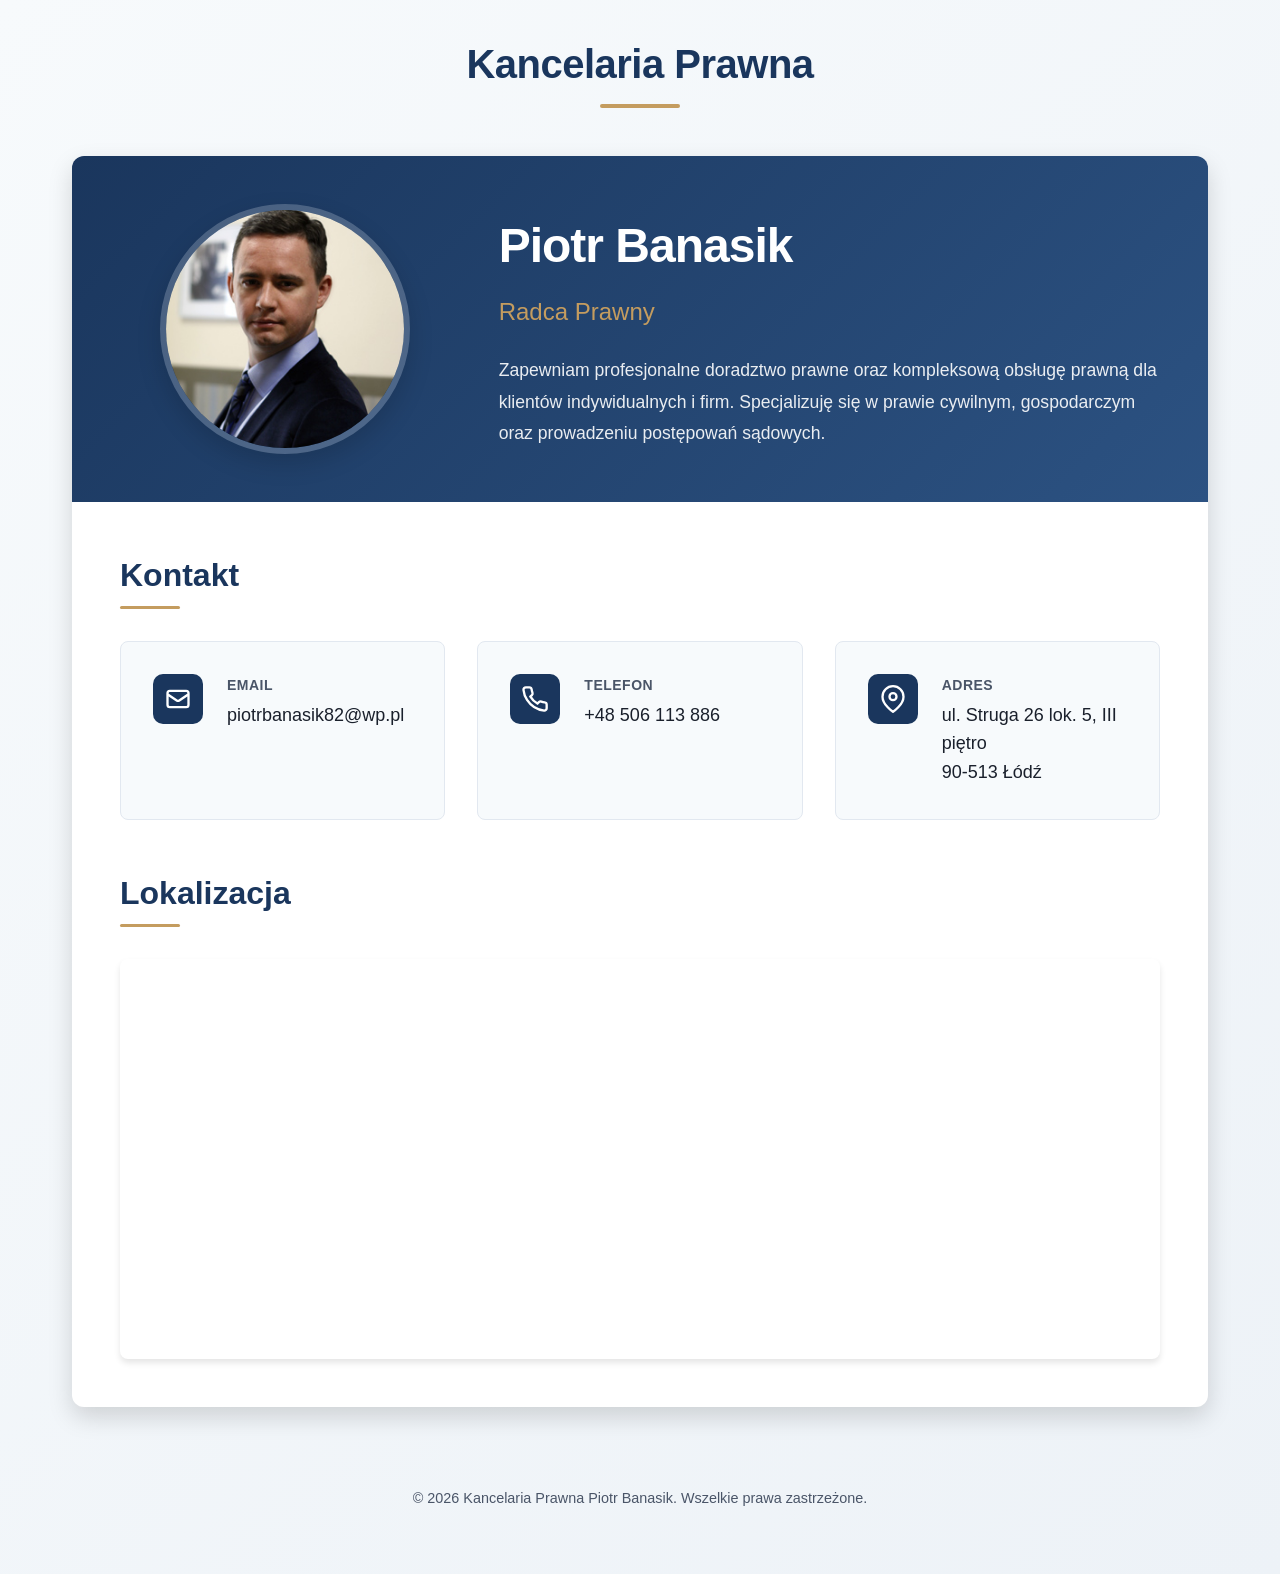
==== index.html @ a3be3a71 "Initial commit" ====
<!DOCTYPE html>
<html lang="pl">
<head>
    <meta charset="UTF-8">
    <meta name="viewport" content="width=device-width, initial-scale=1.0">
    <meta name="description" content="Kancelaria Prawna Piotr Banasik - profesjonalne usługi prawne w Łodzi">
    <title>Piotr Banasik - Kancelaria Prawna</title>
    <link rel="stylesheet" href="style.css">
</head>
<body>
    <div class="container">
        <header class="header">
            <div class="logo">
                <h1>Kancelaria Prawna</h1>
                <div class="divider"></div>
            </div>
        </header>

        <main class="main-content">
            <div class="profile-section">
                <div class="profile-image-wrapper">
                    <img src="pbanasik.jpg" alt="Piotr Banasik" class="profile-image">
                </div>
                <div class="profile-info">
                    <h2 class="name">Piotr Banasik</h2>
                    <p class="title">Radca Prawny</p>
                    <p class="description">
                        Zapewniam profesjonalne doradztwo prawne oraz kompleksową obsługę prawną 
                        dla klientów indywidualnych i firm. Specjalizuję się w prawie cywilnym, 
                        gospodarczym oraz prowadzeniu postępowań sądowych.
                    </p>
                </div>
            </div>

            <div class="contact-section">
                <h3 class="section-title">Kontakt</h3>
                <div class="contact-grid">
                    <div class="contact-card">
                        <div class="contact-icon">
                            <svg xmlns="http://www.w3.org/2000/svg" viewBox="0 0 24 24" fill="none" stroke="currentColor" stroke-width="2">
                                <path d="M3 8l7.89 5.26a2 2 0 002.22 0L21 8M5 19h14a2 2 0 002-2V7a2 2 0 00-2-2H5a2 2 0 00-2 2v10a2 2 0 002 2z"/>
                            </svg>
                        </div>
                        <div class="contact-details">
                            <span class="contact-label">Email</span>
                            <a href="mailto:piotrbanasik82@wp.pl" class="contact-value">piotrbanasik82@wp.pl</a>
                        </div>
                    </div>

                    <div class="contact-card">
                        <div class="contact-icon">
                            <svg xmlns="http://www.w3.org/2000/svg" viewBox="0 0 24 24" fill="none" stroke="currentColor" stroke-width="2">
                                <path d="M22 16.92v3a2 2 0 01-2.18 2 19.79 19.79 0 01-8.63-3.07 19.5 19.5 0 01-6-6 19.79 19.79 0 01-3.07-8.67A2 2 0 014.11 2h3a2 2 0 012 1.72 12.84 12.84 0 00.7 2.81 2 2 0 01-.45 2.11L8.09 9.91a16 16 0 006 6l1.27-1.27a2 2 0 012.11-.45 12.84 12.84 0 002.81.7A2 2 0 0122 16.92z"/>
                            </svg>
                        </div>
                        <div class="contact-details">
                            <span class="contact-label">Telefon</span>
                            <a href="tel:+48506113886" class="contact-value">+48 506 113 886</a>
                        </div>
                    </div>

                    <div class="contact-card">
                        <div class="contact-icon">
                            <svg xmlns="http://www.w3.org/2000/svg" viewBox="0 0 24 24" fill="none" stroke="currentColor" stroke-width="2">
                                <path d="M21 10c0 7-9 13-9 13s-9-6-9-13a9 9 0 0118 0z"/>
                                <circle cx="12" cy="10" r="3"/>
                            </svg>
                        </div>
                        <div class="contact-details">
                            <span class="contact-label">Adres</span>
                            <address class="contact-value">
                                ul. Struga 26 lok. 5, III piętro<br>
                                90-513 Łódź
                            </address>
                        </div>
                    </div>
                </div>
            </div>

            <div class="map-section">
                <h3 class="section-title">Lokalizacja</h3>
                <div class="map-wrapper">
                    <iframe 
                        src="https://www.google.com/maps/embed?pb=!1m18!1m12!1m3!1d2467.8!2d19.4534!3d51.7592!2m3!1f0!2f0!3f0!3m2!1i1024!2i768!4f13.1!3m3!1m2!1s0x471bcb8e4e6e7e6d%3A0x0!2sStruga%2026%2C%2090-513%20%C5%81%C3%B3d%C5%BA!5e0!3m2!1spl!2spl!4v1234567890"
                        width="100%" 
                        height="400" 
                        style="border:0;" 
                        allowfullscreen="" 
                        loading="lazy" 
                        referrerpolicy="no-referrer-when-downgrade">
                    </iframe>
                </div>
            </div>
        </main>

        <footer class="footer">
            <p>&copy; 2026 Kancelaria Prawna Piotr Banasik. Wszelkie prawa zastrzeżone.</p>
        </footer>
    </div>

    <script src="script.js"></script>
</body>
</html>
---- style.css ----
:root {
    --primary-color: #1a365d;
    --secondary-color: #2c5282;
    --accent-color: #c49c5f;
    --text-primary: #1a202c;
    --text-secondary: #4a5568;
    --bg-light: #f7fafc;
    --bg-white: #ffffff;
    --border-color: #e2e8f0;
    --shadow-sm: 0 1px 3px rgba(0, 0, 0, 0.1);
    --shadow-md: 0 4px 6px rgba(0, 0, 0, 0.1);
    --shadow-lg: 0 10px 25px rgba(0, 0, 0, 0.15);
}

* {
    margin: 0;
    padding: 0;
    box-sizing: border-box;
}

body {
    font-family: -apple-system, BlinkMacSystemFont, 'Segoe UI', 'Roboto', 'Oxygen', 'Ubuntu', 'Cantarell', 'Fira Sans', 'Droid Sans', 'Helvetica Neue', sans-serif;
    line-height: 1.6;
    color: var(--text-primary);
    background: linear-gradient(135deg, #f7fafc 0%, #edf2f7 100%);
    min-height: 100vh;
}

.container {
    max-width: 1200px;
    margin: 0 auto;
    padding: 2rem;
}

/* Header */
.header {
    text-align: center;
    margin-bottom: 3rem;
    animation: fadeInDown 0.8s ease-out;
}

.logo h1 {
    font-size: 2.5rem;
    font-weight: 700;
    color: var(--primary-color);
    letter-spacing: -0.5px;
    margin-bottom: 0.5rem;
}

.divider {
    width: 80px;
    height: 4px;
    background: var(--accent-color);
    margin: 0 auto;
    border-radius: 2px;
}

/* Main Content */
.main-content {
    background: var(--bg-white);
    border-radius: 12px;
    box-shadow: var(--shadow-lg);
    overflow: hidden;
    animation: fadeInUp 0.8s ease-out;
}

/* Profile Section */
.profile-section {
    display: grid;
    grid-template-columns: 1fr 2fr;
    gap: 3rem;
    padding: 3rem;
    background: linear-gradient(135deg, var(--primary-color) 0%, var(--secondary-color) 100%);
    color: white;
}

.profile-image-wrapper {
    display: flex;
    justify-content: center;
    align-items: center;
}

.profile-image {
    width: 250px;
    height: 250px;
    border-radius: 50%;
    object-fit: cover;
    border: 6px solid rgba(255, 255, 255, 0.2);
    box-shadow: var(--shadow-lg);
    transition: transform 0.3s ease;
}

.profile-image:hover {
    transform: scale(1.05);
}

.profile-info {
    display: flex;
    flex-direction: column;
    justify-content: center;
}

.name {
    font-size: 3rem;
    font-weight: 700;
    margin-bottom: 0.5rem;
    letter-spacing: -1px;
}

.title {
    font-size: 1.5rem;
    color: var(--accent-color);
    margin-bottom: 1.5rem;
    font-weight: 500;
}

.description {
    font-size: 1.1rem;
    line-height: 1.8;
    color: rgba(255, 255, 255, 0.9);
}

/* Contact Section */
.contact-section {
    padding: 3rem;
}

.section-title {
    font-size: 2rem;
    font-weight: 700;
    color: var(--primary-color);
    margin-bottom: 2rem;
    position: relative;
    padding-bottom: 0.5rem;
}

.section-title::after {
    content: '';
    position: absolute;
    bottom: 0;
    left: 0;
    width: 60px;
    height: 3px;
    background: var(--accent-color);
    border-radius: 2px;
}

.contact-grid {
    display: grid;
    grid-template-columns: repeat(auto-fit, minmax(300px, 1fr));
    gap: 2rem;
}

.contact-card {
    display: flex;
    gap: 1.5rem;
    padding: 2rem;
    background: var(--bg-light);
    border-radius: 8px;
    border: 1px solid var(--border-color);
    transition: all 0.3s ease;
}

.contact-card:hover {
    transform: translateY(-5px);
    box-shadow: var(--shadow-md);
    border-color: var(--accent-color);
}

.contact-icon {
    width: 50px;
    height: 50px;
    min-width: 50px;
    background: var(--primary-color);
    border-radius: 10px;
    display: flex;
    align-items: center;
    justify-content: center;
    color: white;
}

.contact-icon svg {
    width: 28px;
    height: 28px;
}

.contact-details {
    display: flex;
    flex-direction: column;
}

.contact-label {
    font-size: 0.875rem;
    color: var(--text-secondary);
    font-weight: 600;
    text-transform: uppercase;
    letter-spacing: 0.5px;
    margin-bottom: 0.25rem;
}

.contact-value {
    font-size: 1.125rem;
    color: var(--text-primary);
    font-weight: 500;
    text-decoration: none;
    transition: color 0.3s ease;
}

a.contact-value:hover {
    color: var(--secondary-color);
}

address.contact-value {
    font-style: normal;
}

/* Map Section */
.map-section {
    padding: 0 3rem 3rem 3rem;
}

.map-wrapper {
    border-radius: 8px;
    overflow: hidden;
    box-shadow: var(--shadow-md);
    margin-top: 1.5rem;
}

.map-wrapper iframe {
    display: block;
}

/* Footer */
.footer {
    text-align: center;
    padding: 2rem;
    margin-top: 3rem;
    color: var(--text-secondary);
    font-size: 0.9rem;
}

/* Animations */
@keyframes fadeInDown {
    from {
        opacity: 0;
        transform: translateY(-20px);
    }
    to {
        opacity: 1;
        transform: translateY(0);
    }
}

@keyframes fadeInUp {
    from {
        opacity: 0;
        transform: translateY(20px);
    }
    to {
        opacity: 1;
        transform: translateY(0);
    }
}

/* Responsive Design */
@media (max-width: 768px) {
    .container {
        padding: 1rem;
    }

    .profile-section {
        grid-template-columns: 1fr;
        gap: 2rem;
        padding: 2rem;
        text-align: center;
    }

    .profile-image {
        width: 200px;
        height: 200px;
    }

    .name {
        font-size: 2rem;
    }

    .title {
        font-size: 1.25rem;
    }

    .description {
        font-size: 1rem;
    }

    .contact-section,
    .map-section {
        padding: 2rem 1.5rem;
    }

    .contact-grid {
        grid-template-columns: 1fr;
        gap: 1.5rem;
    }

    .contact-card {
        padding: 1.5rem;
    }

    .section-title {
        font-size: 1.5rem;
    }

    .logo h1 {
        font-size: 2rem;
    }
}

@media (max-width: 480px) {
    .profile-image {
        width: 150px;
        height: 150px;
    }

    .name {
        font-size: 1.75rem;
    }

    .contact-card {
        flex-direction: column;
        align-items: center;
        text-align: center;
    }
}
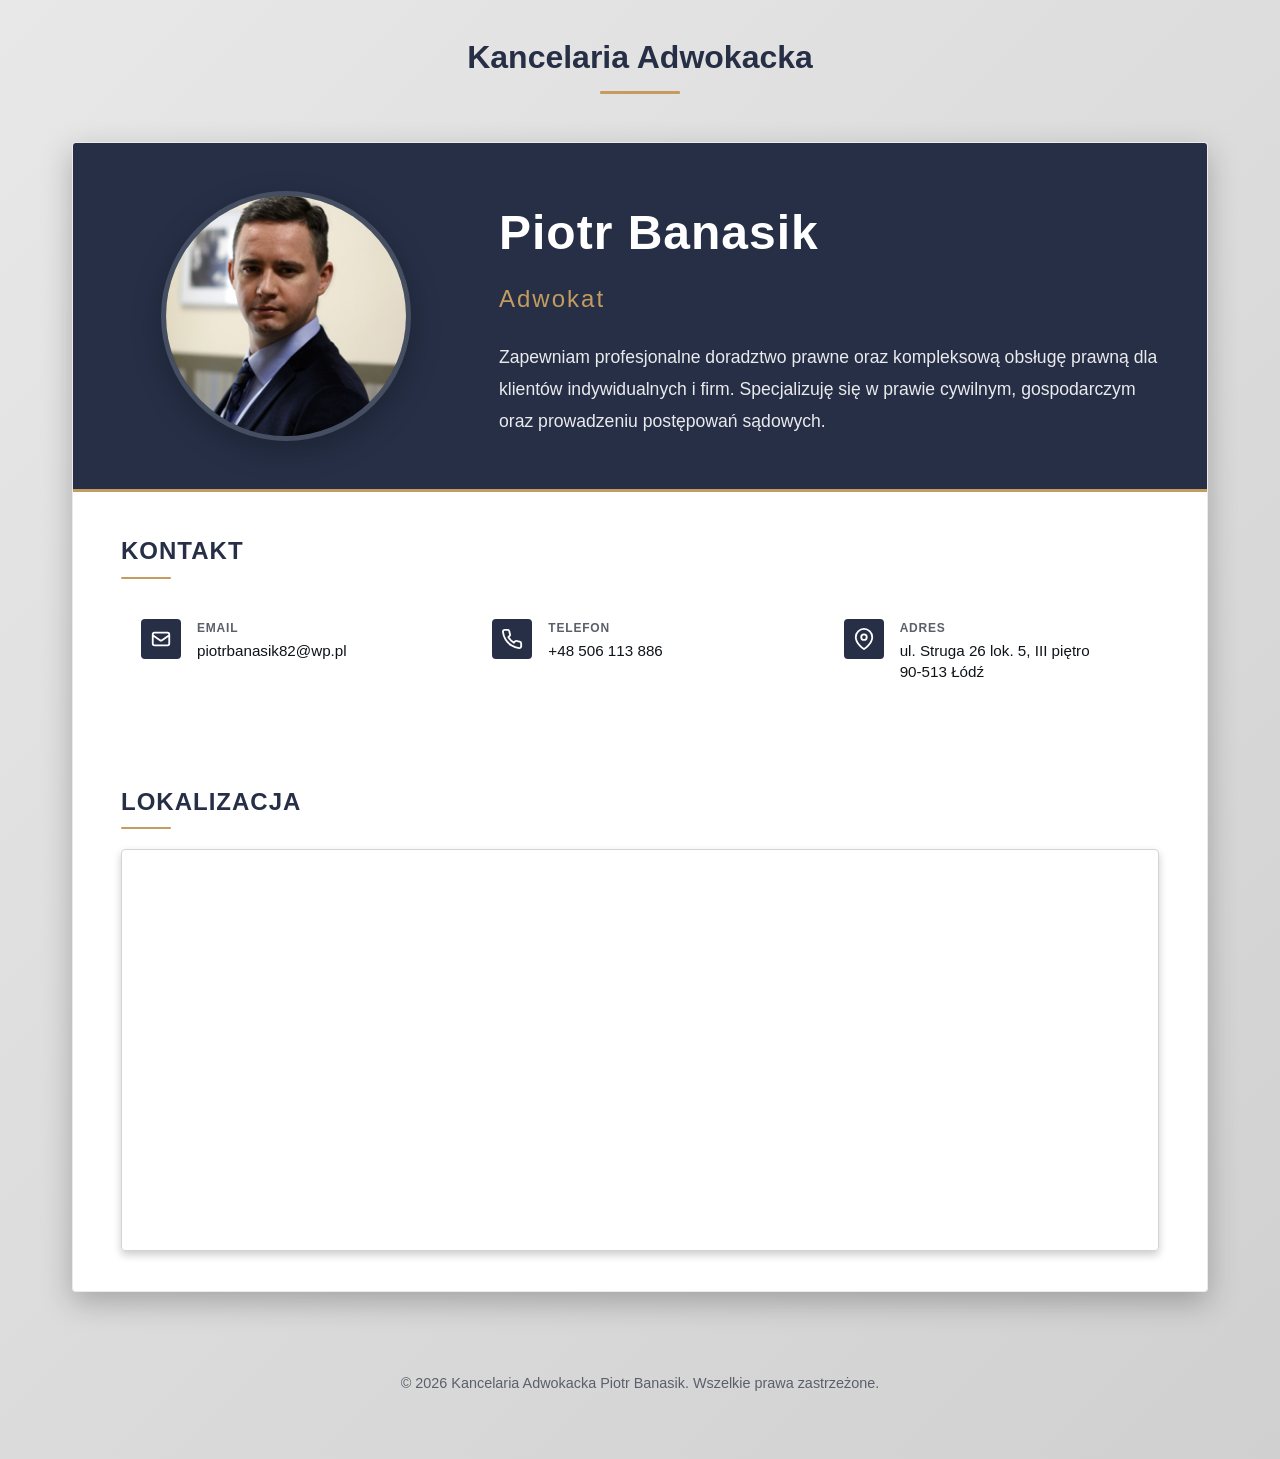
==== commit ba4c1352: "Style update" ====
--- a/index.html
+++ b/index.html
@@ -3,15 +3,15 @@
 <head>
     <meta charset="UTF-8">
     <meta name="viewport" content="width=device-width, initial-scale=1.0">
-    <meta name="description" content="Kancelaria Prawna Piotr Banasik - profesjonalne usługi prawne w Łodzi">
-    <title>Piotr Banasik - Kancelaria Prawna</title>
+    <meta name="description" content="Kancelaria Adwokacka Piotr Banasik - profesjonalne usługi prawne w Łodzi">
+    <title>Piotr Banasik - Kancelaria Adwokacka</title>
     <link rel="stylesheet" href="style.css">
 </head>
 <body>
     <div class="container">
         <header class="header">
             <div class="logo">
-                <h1>Kancelaria Prawna</h1>
+                <h1>Kancelaria Adwokacka</h1>
                 <div class="divider"></div>
             </div>
         </header>
@@ -23,10 +23,10 @@
                 </div>
                 <div class="profile-info">
                     <h2 class="name">Piotr Banasik</h2>
-                    <p class="title">Radca Prawny</p>
+                    <p class="title">Adwokat</p>
                     <p class="description">
-                        Zapewniam profesjonalne doradztwo prawne oraz kompleksową obsługę prawną 
-                        dla klientów indywidualnych i firm. Specjalizuję się w prawie cywilnym, 
+                        Zapewniam profesjonalne doradztwo prawne oraz kompleksową obsługę prawną
+                        dla klientów indywidualnych i firm. Specjalizuję się w prawie cywilnym,
                         gospodarczym oraz prowadzeniu postępowań sądowych.
                     </p>
                 </div>
@@ -80,13 +80,13 @@
             <div class="map-section">
                 <h3 class="section-title">Lokalizacja</h3>
                 <div class="map-wrapper">
-                    <iframe 
+                    <iframe
                         src="https://www.google.com/maps/embed?pb=!1m18!1m12!1m3!1d2467.8!2d19.4534!3d51.7592!2m3!1f0!2f0!3f0!3m2!1i1024!2i768!4f13.1!3m3!1m2!1s0x471bcb8e4e6e7e6d%3A0x0!2sStruga%2026%2C%2090-513%20%C5%81%C3%B3d%C5%BA!5e0!3m2!1spl!2spl!4v1234567890"
-                        width="100%" 
-                        height="400" 
-                        style="border:0;" 
-                        allowfullscreen="" 
-                        loading="lazy" 
+                        width="100%"
+                        height="400"
+                        style="border:0;"
+                        allowfullscreen=""
+                        loading="lazy"
                         referrerpolicy="no-referrer-when-downgrade">
                     </iframe>
                 </div>
@@ -94,7 +94,7 @@
         </main>
 
         <footer class="footer">
-            <p>&copy; 2026 Kancelaria Prawna Piotr Banasik. Wszelkie prawa zastrzeżone.</p>
+            <p>&copy; 2026 Kancelaria Adwokacka Piotr Banasik. Wszelkie prawa zastrzeżone.</p>
         </footer>
     </div>
 
--- a/style.css
+++ b/style.css
@@ -1,15 +1,16 @@
 :root {
-    --primary-color: #1a365d;
-    --secondary-color: #2c5282;
+    --primary-color: #262f46;
+    --secondary-color: #262f46;
     --accent-color: #c49c5f;
-    --text-primary: #1a202c;
-    --text-secondary: #4a5568;
-    --bg-light: #f7fafc;
+    --accent-light: #c49c5f;
+    --text-primary: #0f1419;
+    --text-secondary: #5a5f6a;
+    --bg-light: #f5f5f5;
     --bg-white: #ffffff;
-    --border-color: #e2e8f0;
-    --shadow-sm: 0 1px 3px rgba(0, 0, 0, 0.1);
-    --shadow-md: 0 4px 6px rgba(0, 0, 0, 0.1);
-    --shadow-lg: 0 10px 25px rgba(0, 0, 0, 0.15);
+    --border-color: #d4d4d4;
+    --shadow-sm: 0 1px 3px rgba(0, 0, 0, 0.15);
+    --shadow-md: 0 4px 8px rgba(0, 0, 0, 0.2);
+    --shadow-lg: 0 10px 30px rgba(0, 0, 0, 0.25);
 }
 
 * {
@@ -22,7 +23,7 @@
     font-family: -apple-system, BlinkMacSystemFont, 'Segoe UI', 'Roboto', 'Oxygen', 'Ubuntu', 'Cantarell', 'Fira Sans', 'Droid Sans', 'Helvetica Neue', sans-serif;
     line-height: 1.6;
     color: var(--text-primary);
-    background: linear-gradient(135deg, #f7fafc 0%, #edf2f7 100%);
+    background: linear-gradient(135deg, #e8e8e8 0%, #d0d0d0 100%);
     min-height: 100vh;
 }
 
@@ -40,28 +41,28 @@
 }
 
 .logo h1 {
-    font-size: 2.5rem;
+    font-size: 2rem;
     font-weight: 700;
     color: var(--primary-color);
-    letter-spacing: -0.5px;
     margin-bottom: 0.5rem;
 }
 
 .divider {
     width: 80px;
-    height: 4px;
+    height: 3px;
     background: var(--accent-color);
     margin: 0 auto;
-    border-radius: 2px;
+    border-radius: 1px;
 }
 
 /* Main Content */
 .main-content {
     background: var(--bg-white);
-    border-radius: 12px;
+    border-radius: 4px;
     box-shadow: var(--shadow-lg);
     overflow: hidden;
     animation: fadeInUp 0.8s ease-out;
+    border: 1px solid rgba(0, 0, 0, 0.08);
 }
 
 /* Profile Section */
@@ -72,6 +73,7 @@
     padding: 3rem;
     background: linear-gradient(135deg, var(--primary-color) 0%, var(--secondary-color) 100%);
     color: white;
+    border-bottom: 3px solid var(--accent-color);
 }
 
 .profile-image-wrapper {
@@ -85,13 +87,13 @@
     height: 250px;
     border-radius: 50%;
     object-fit: cover;
-    border: 6px solid rgba(255, 255, 255, 0.2);
+    border: 5px solid rgba(255, 255, 255, 0.15);
     box-shadow: var(--shadow-lg);
     transition: transform 0.3s ease;
 }
 
 .profile-image:hover {
-    transform: scale(1.05);
+    transform: scale(1.03);
 }
 
 .profile-info {
@@ -104,14 +106,15 @@
     font-size: 3rem;
     font-weight: 700;
     margin-bottom: 0.5rem;
-    letter-spacing: -1px;
+    letter-spacing: 1px;
 }
 
 .title {
     font-size: 1.5rem;
-    color: var(--accent-color);
+    color: var(--accent-light);
     margin-bottom: 1.5rem;
     font-weight: 500;
+    letter-spacing: 2px;
 }
 
 .description {
@@ -122,16 +125,18 @@
 
 /* Contact Section */
 .contact-section {
-    padding: 3rem;
+    padding: 2.5rem 3rem;
 }
 
 .section-title {
-    font-size: 2rem;
+    font-size: 1.5rem;
     font-weight: 700;
     color: var(--primary-color);
-    margin-bottom: 2rem;
+    margin-bottom: 1.25rem;
     position: relative;
     padding-bottom: 0.5rem;
+    text-transform: uppercase;
+    letter-spacing: 1px;
 }
 
 .section-title::after {
@@ -139,40 +144,35 @@
     position: absolute;
     bottom: 0;
     left: 0;
-    width: 60px;
-    height: 3px;
+    width: 50px;
+    height: 2px;
     background: var(--accent-color);
-    border-radius: 2px;
+    border-radius: 1px;
 }
 
 .contact-grid {
     display: grid;
-    grid-template-columns: repeat(auto-fit, minmax(300px, 1fr));
-    gap: 2rem;
+    grid-template-columns: repeat(3, 1fr);
+    gap: 1rem;
 }
 
 .contact-card {
     display: flex;
-    gap: 1.5rem;
-    padding: 2rem;
-    background: var(--bg-light);
-    border-radius: 8px;
-    border: 1px solid var(--border-color);
-    transition: all 0.3s ease;
-}
-
-.contact-card:hover {
-    transform: translateY(-5px);
-    box-shadow: var(--shadow-md);
-    border-color: var(--accent-color);
+    gap: 1rem;
+    padding: 1.25rem;
+    background: transparent !important;
+    border-radius: 0;
+    border: none !important;
+    box-shadow: none !important;
+    outline: none !important;
 }
 
 .contact-icon {
-    width: 50px;
-    height: 50px;
-    min-width: 50px;
+    width: 40px;
+    height: 40px;
+    min-width: 40px;
     background: var(--primary-color);
-    border-radius: 10px;
+    border-radius: 4px;
     display: flex;
     align-items: center;
     justify-content: center;
@@ -180,34 +180,37 @@
 }
 
 .contact-icon svg {
-    width: 28px;
-    height: 28px;
+    width: 22px;
+    height: 22px;
 }
 
 .contact-details {
     display: flex;
     flex-direction: column;
+    justify-content: flex-start;
 }
 
 .contact-label {
-    font-size: 0.875rem;
+    font-size: 0.75rem;
     color: var(--text-secondary);
     font-weight: 600;
     text-transform: uppercase;
-    letter-spacing: 0.5px;
-    margin-bottom: 0.25rem;
+    letter-spacing: 0.8px;
+    margin-bottom: 0.15rem;
 }
 
 .contact-value {
-    font-size: 1.125rem;
+    font-size: 0.95rem;
     color: var(--text-primary);
     font-weight: 500;
     text-decoration: none;
-    transition: color 0.3s ease;
+    transition: color 0.2s ease;
+    line-height: 1.4;
 }
 
 a.contact-value:hover {
-    color: var(--secondary-color);
+    color: var(--accent-light);
+    text-decoration: underline;
 }
 
 address.contact-value {
@@ -216,14 +219,15 @@
 
 /* Map Section */
 .map-section {
-    padding: 0 3rem 3rem 3rem;
+    padding: 2.5rem 3rem;
 }
 
 .map-wrapper {
-    border-radius: 8px;
+    border-radius: 4px;
     overflow: hidden;
     box-shadow: var(--shadow-md);
-    margin-top: 1.5rem;
+    margin-top: 1.25rem;
+    border: 1px solid var(--border-color);
 }
 
 .map-wrapper iframe {
@@ -294,16 +298,16 @@
 
     .contact-section,
     .map-section {
-        padding: 2rem 1.5rem;
+        padding: 1.5rem;
     }
 
     .contact-grid {
         grid-template-columns: 1fr;
-        gap: 1.5rem;
+        gap: 1rem;
     }
 
     .contact-card {
-        padding: 1.5rem;
+        padding: 1.25rem;
     }
 
     .section-title {
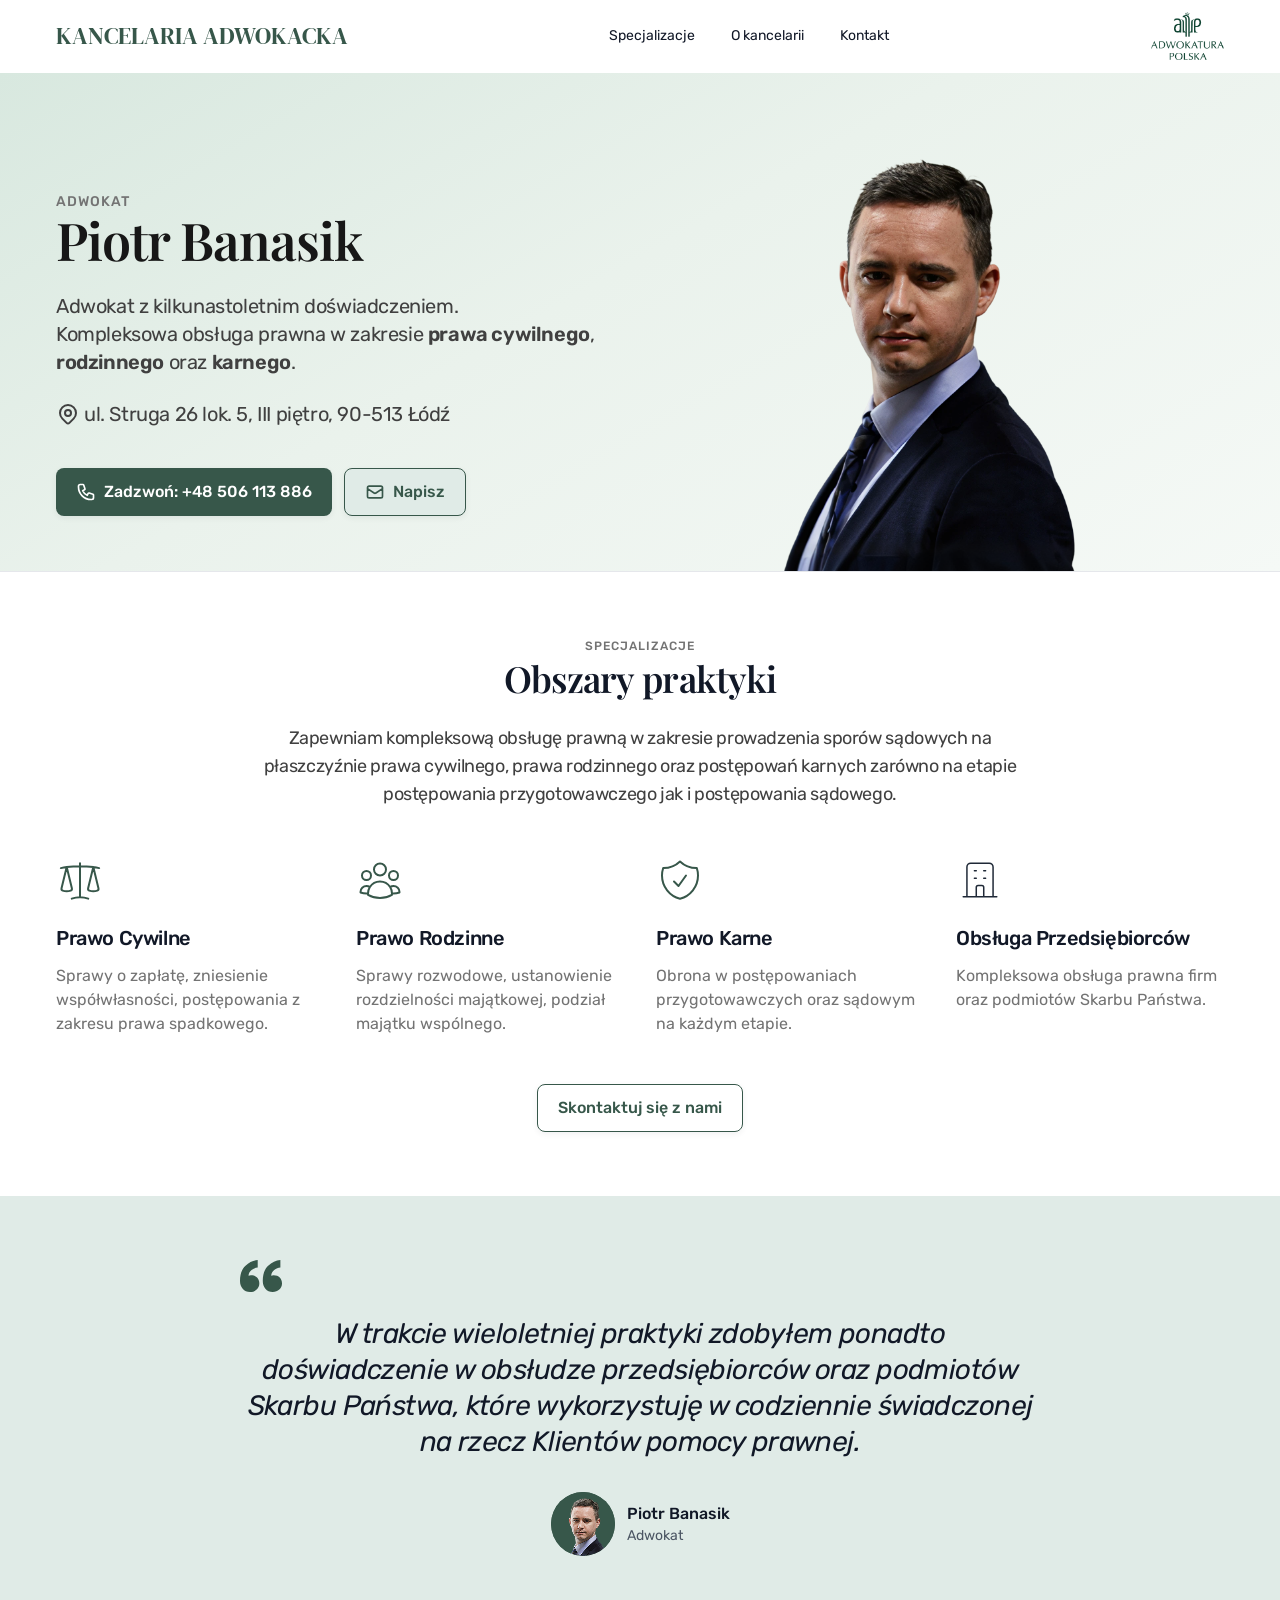
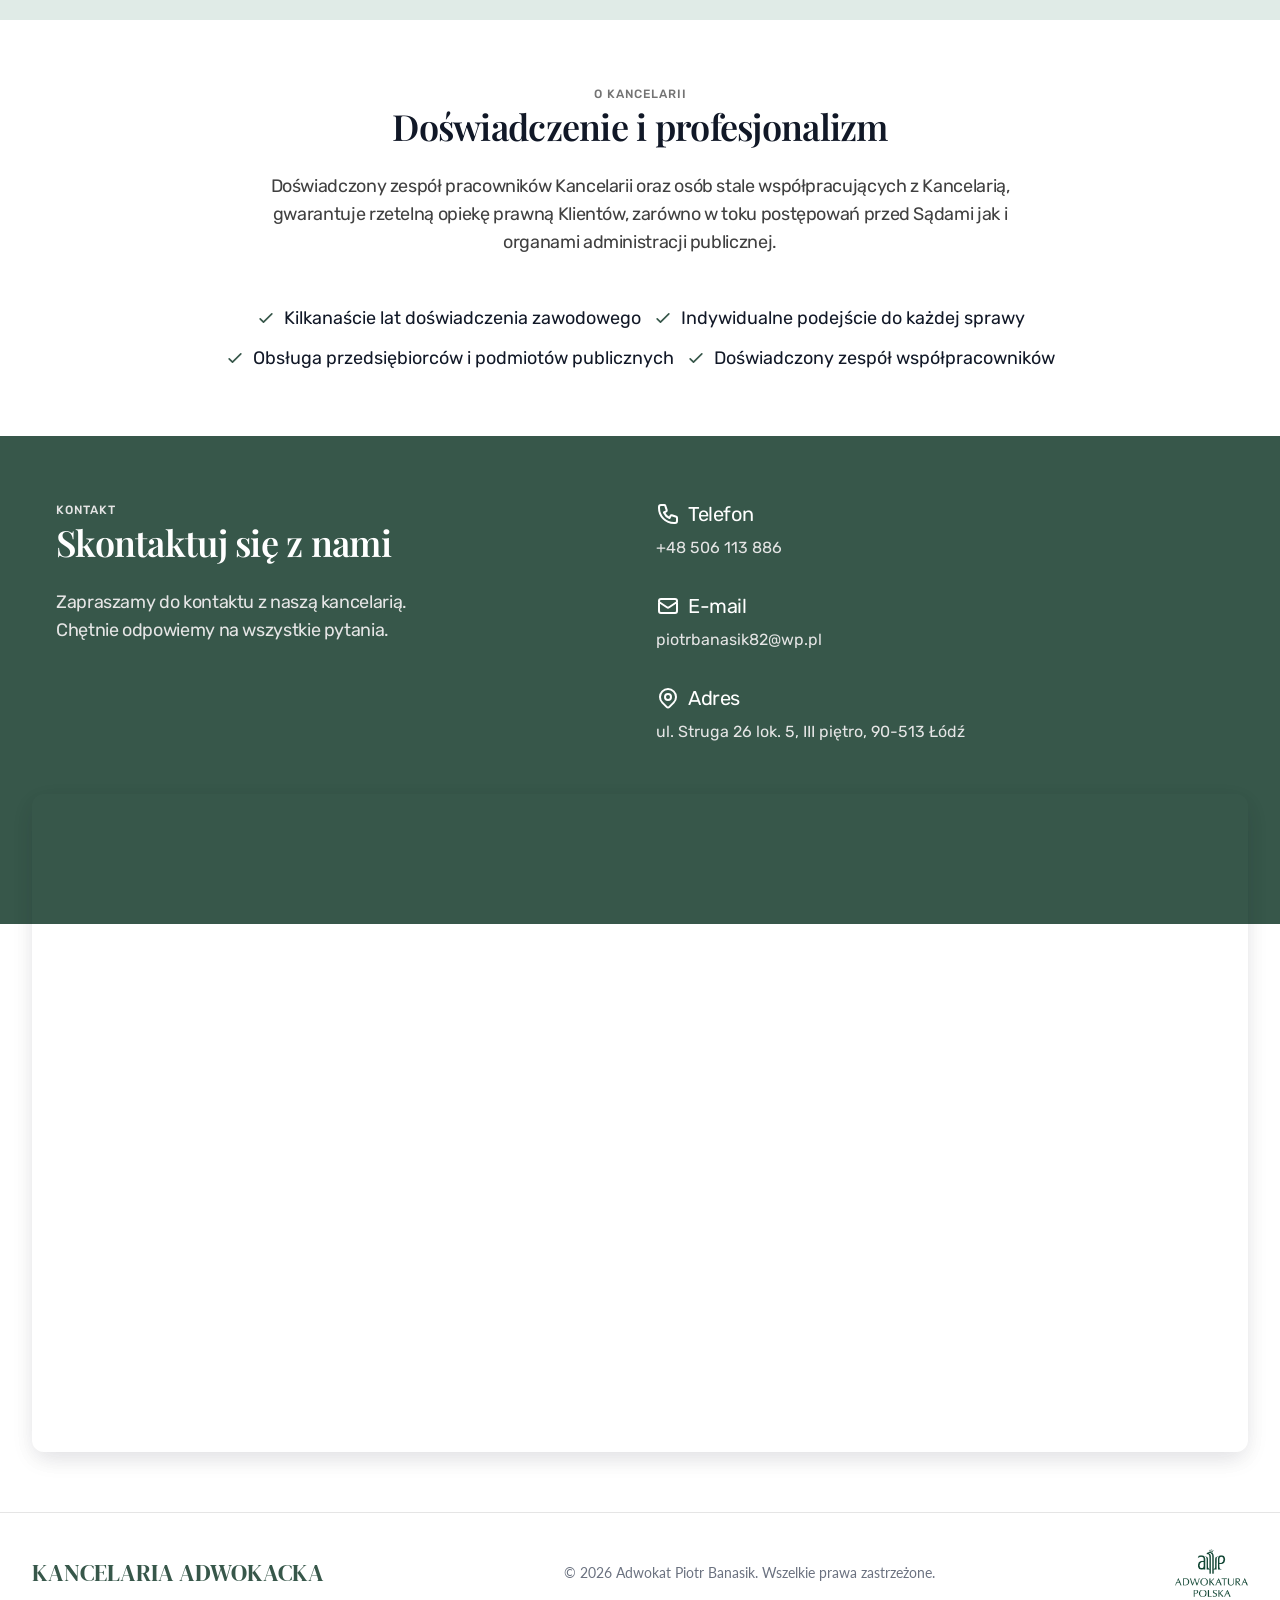
==== commit bcffad95: "Desktop update 1" ====
--- a/index.html
+++ b/index.html
@@ -1,103 +1,264 @@
 <!DOCTYPE html>
 <html lang="pl">
 <head>
-    <meta charset="UTF-8">
-    <meta name="viewport" content="width=device-width, initial-scale=1.0">
-    <meta name="description" content="Kancelaria Adwokacka Piotr Banasik - profesjonalne usługi prawne w Łodzi">
-    <title>Piotr Banasik - Kancelaria Adwokacka</title>
-    <link rel="stylesheet" href="style.css">
+  <meta charset="utf-8"/>
+  <meta name="viewport" content="width=device-width, initial-scale=1.0"/>
+  <title>Kancelaria Adwokacka - Piotr Banasik</title>
+  <link rel="preconnect" href="https://fonts.googleapis.com"/>
+  <link rel="preconnect" href="https://fonts.gstatic.com" crossorigin/>
+  <link href="https://fonts.googleapis.com/css2?family=DM+Serif+Display&family=Playfair+Display:wght@600&family=Rubik:ital,wght@0,400;0,500;0,600;1,400&family=Lato:wght@400&display=swap" rel="stylesheet"/>
+  <link rel="stylesheet" href="styles/style.css"/>
 </head>
 <body>
+
+  <!-- Header (sticky) -->
+  <header class="site-header">
+    <div class="header-container">
+      <div class="header-logo">KANCELARIA ADWOKACKA</div>
+      <nav class="header-nav">
+        <a href="#specjalizacje">Specjalizacje</a>
+        <a href="#o-kancelarii">O kancelarii</a>
+        <a href="#kontakt">Kontakt</a>
+      </nav>
+      <div class="header-logo-img">
+        <img src="images/adwokatura_symbol.png" alt="Adwokatura Polska"/>
+      </div>
+    </div>
+  </header>
+
+  <!-- Hero -->
+  <section class="hero">
+    <div class="hero-container">
+      <div class="hero-content">
+        <div class="hero-text">
+          <div class="hero-heading-group">
+            <p class="hero-overline">ADWOKAT</p>
+            <h1 class="hero-name">Piotr Banasik</h1>
+          </div>
+          <p class="hero-description">
+            Adwokat z kilkunastoletnim doświadczeniem.<br/>
+            Kompleksowa obsługa prawna w zakresie <strong>prawa cywilnego</strong>, <strong>rodzinnego</strong> oraz <strong>karnego</strong>.
+          </p>
+          <div class="hero-location">
+            <svg xmlns="http://www.w3.org/2000/svg" fill="none" viewBox="0 0 24 24" stroke="currentColor">
+              <path stroke-linecap="round" stroke-linejoin="round" stroke-width="2" d="M17.657 16.657L13.414 20.9a1.998 1.998 0 01-2.827 0l-4.244-4.243a8 8 0 1111.314 0z"/>
+              <path stroke-linecap="round" stroke-linejoin="round" stroke-width="2" d="M15 11a3 3 0 11-6 0 3 3 0 016 0z"/>
+            </svg>
+            <span>ul. Struga 26 lok. 5, III piętro, 90-513 Łódź</span>
+          </div>
+        </div>
+        <div class="hero-actions">
+          <a href="tel:+48506113886" class="btn-primary">
+            <svg xmlns="http://www.w3.org/2000/svg" fill="none" viewBox="0 0 24 24" stroke="currentColor">
+              <path stroke-linecap="round" stroke-linejoin="round" stroke-width="2" d="M3 5a2 2 0 012-2h3.28a1 1 0 01.948.684l1.498 4.493a1 1 0 01-.502 1.21l-2.257 1.13a11.042 11.042 0 005.516 5.516l1.13-2.257a1 1 0 011.21-.502l4.493 1.498a1 1 0 01.684.949V19a2 2 0 01-2 2h-1C9.716 21 3 14.284 3 6V5z"/>
+            </svg>
+            Zadzwoń: +48 506 113 886
+          </a>
+          <a href="mailto:piotrbanasik82@wp.pl" class="btn-secondary">
+            <svg xmlns="http://www.w3.org/2000/svg" fill="none" viewBox="0 0 24 24" stroke="currentColor">
+              <path stroke-linecap="round" stroke-linejoin="round" stroke-width="2" d="M3 8l7.89 5.26a2 2 0 002.22 0L21 8M5 19h14a2 2 0 002-2V7a2 2 0 00-2-2H5a2 2 0 00-2 2v10a2 2 0 002 2z"/>
+            </svg>
+            Napisz
+          </a>
+        </div>
+      </div>
+      <div class="hero-image">
+        <img src="images/banasik_big.png" alt="Adwokat Piotr Banasik"/>
+      </div>
+    </div>
+  </section>
+
+  <!-- Specjalizacje -->
+  <section class="features" id="specjalizacje">
     <div class="container">
-        <header class="header">
-            <div class="logo">
-                <h1>Kancelaria Adwokacka</h1>
-                <div class="divider"></div>
-            </div>
-        </header>
-
-        <main class="main-content">
-            <div class="profile-section">
-                <div class="profile-image-wrapper">
-                    <img src="pbanasik.jpg" alt="Piotr Banasik" class="profile-image">
-                </div>
-                <div class="profile-info">
-                    <h2 class="name">Piotr Banasik</h2>
-                    <p class="title">Adwokat</p>
-                    <p class="description">
-                        Zapewniam profesjonalne doradztwo prawne oraz kompleksową obsługę prawną
-                        dla klientów indywidualnych i firm. Specjalizuję się w prawie cywilnym,
-                        gospodarczym oraz prowadzeniu postępowań sądowych.
-                    </p>
-                </div>
-            </div>
-
-            <div class="contact-section">
-                <h3 class="section-title">Kontakt</h3>
-                <div class="contact-grid">
-                    <div class="contact-card">
-                        <div class="contact-icon">
-                            <svg xmlns="http://www.w3.org/2000/svg" viewBox="0 0 24 24" fill="none" stroke="currentColor" stroke-width="2">
-                                <path d="M3 8l7.89 5.26a2 2 0 002.22 0L21 8M5 19h14a2 2 0 002-2V7a2 2 0 00-2-2H5a2 2 0 00-2 2v10a2 2 0 002 2z"/>
-                            </svg>
-                        </div>
-                        <div class="contact-details">
-                            <span class="contact-label">Email</span>
-                            <a href="mailto:piotrbanasik82@wp.pl" class="contact-value">piotrbanasik82@wp.pl</a>
-                        </div>
-                    </div>
-
-                    <div class="contact-card">
-                        <div class="contact-icon">
-                            <svg xmlns="http://www.w3.org/2000/svg" viewBox="0 0 24 24" fill="none" stroke="currentColor" stroke-width="2">
-                                <path d="M22 16.92v3a2 2 0 01-2.18 2 19.79 19.79 0 01-8.63-3.07 19.5 19.5 0 01-6-6 19.79 19.79 0 01-3.07-8.67A2 2 0 014.11 2h3a2 2 0 012 1.72 12.84 12.84 0 00.7 2.81 2 2 0 01-.45 2.11L8.09 9.91a16 16 0 006 6l1.27-1.27a2 2 0 012.11-.45 12.84 12.84 0 002.81.7A2 2 0 0122 16.92z"/>
-                            </svg>
-                        </div>
-                        <div class="contact-details">
-                            <span class="contact-label">Telefon</span>
-                            <a href="tel:+48506113886" class="contact-value">+48 506 113 886</a>
-                        </div>
-                    </div>
-
-                    <div class="contact-card">
-                        <div class="contact-icon">
-                            <svg xmlns="http://www.w3.org/2000/svg" viewBox="0 0 24 24" fill="none" stroke="currentColor" stroke-width="2">
-                                <path d="M21 10c0 7-9 13-9 13s-9-6-9-13a9 9 0 0118 0z"/>
-                                <circle cx="12" cy="10" r="3"/>
-                            </svg>
-                        </div>
-                        <div class="contact-details">
-                            <span class="contact-label">Adres</span>
-                            <address class="contact-value">
-                                ul. Struga 26 lok. 5, III piętro<br>
-                                90-513 Łódź
-                            </address>
-                        </div>
-                    </div>
-                </div>
-            </div>
-
-            <div class="map-section">
-                <h3 class="section-title">Lokalizacja</h3>
-                <div class="map-wrapper">
-                    <iframe
-                        src="https://www.google.com/maps/embed?pb=!1m18!1m12!1m3!1d2467.8!2d19.4534!3d51.7592!2m3!1f0!2f0!3f0!3m2!1i1024!2i768!4f13.1!3m3!1m2!1s0x471bcb8e4e6e7e6d%3A0x0!2sStruga%2026%2C%2090-513%20%C5%81%C3%B3d%C5%BA!5e0!3m2!1spl!2spl!4v1234567890"
-                        width="100%"
-                        height="400"
-                        style="border:0;"
-                        allowfullscreen=""
-                        loading="lazy"
-                        referrerpolicy="no-referrer-when-downgrade">
-                    </iframe>
-                </div>
-            </div>
-        </main>
-
-        <footer class="footer">
-            <p>&copy; 2026 Kancelaria Adwokacka Piotr Banasik. Wszelkie prawa zastrzeżone.</p>
-        </footer>
-    </div>
-
-    <script src="script.js"></script>
+      <div class="section-header centered">
+        <div class="heading-group">
+          <p class="overline">SPECJALIZACJE</p>
+          <h2 class="section-heading">Obszary praktyki</h2>
+        </div>
+        <p class="section-description">
+          Zapewniam kompleksową obsługę prawną w zakresie prowadzenia sporów sądowych na płaszczyźnie prawa cywilnego, prawa rodzinnego oraz postępowań karnych zarówno na etapie postępowania przygotowawczego jak i postępowania sądowego.
+        </p>
+      </div>
+      <div class="features-grid">
+        <div class="feature-item">
+          <div class="feature-icon">
+            <img src="images/icons/scale.svg" alt="" aria-hidden="true" width="48" height="48"/>
+          </div>
+          <div class="feature-text">
+            <p class="feature-title">Prawo Cywilne</p>
+            <p class="feature-desc">Sprawy o zapłatę, zniesienie współwłasności, postępowania z zakresu prawa spadkowego.</p>
+          </div>
+        </div>
+        <div class="feature-item">
+          <div class="feature-icon">
+            <img src="images/icons/user-group.svg" alt="" aria-hidden="true" width="48" height="48"/>
+          </div>
+          <div class="feature-text">
+            <p class="feature-title">Prawo Rodzinne</p>
+            <p class="feature-desc">Sprawy rozwodowe, ustanowienie rozdzielności majątkowej, podział majątku wspólnego.</p>
+          </div>
+        </div>
+        <div class="feature-item">
+          <div class="feature-icon">
+            <img src="images/icons/shield-check.svg" alt="" aria-hidden="true" width="48" height="48"/>
+          </div>
+          <div class="feature-text">
+            <p class="feature-title">Prawo Karne</p>
+            <p class="feature-desc">Obrona w postępowaniach przygotowawczych oraz sądowym na każdym etapie.</p>
+          </div>
+        </div>
+        <div class="feature-item">
+          <div class="feature-icon">
+            <img src="images/icons/office-building.svg" alt="" aria-hidden="true" width="48" height="48"/>
+          </div>
+          <div class="feature-text">
+            <p class="feature-title">Obsługa Przedsiębiorców</p>
+            <p class="feature-desc">Kompleksowa obsługa prawna firm oraz podmiotów Skarbu Państwa.</p>
+          </div>
+        </div>
+      </div>
+      <div class="features-cta">
+        <a href="#kontakt" class="btn-outline">Skontaktuj się z nami</a>
+      </div>
+    </div>
+  </section>
+
+  <!-- Testimonial -->
+  <section class="testimonial">
+    <div class="testimonial-container">
+      <div class="testimonial-content">
+        <img src="images/icons/Quote.svg" alt="" aria-hidden="true" class="testimonial-quote-icon"/>
+        <p class="testimonial-text">
+          W trakcie wieloletniej praktyki zdobyłem ponadto doświadczenie w obsłudze przedsiębiorców oraz podmiotów Skarbu Państwa, które wykorzystuję w codziennie świadczonej na rzecz Klientów pomocy prawnej.
+        </p>
+      </div>
+      <div class="testimonial-author">
+        <div class="testimonial-avatar">
+          <img src="images/banasik_small_circle.png" alt="Piotr Banasik"/>
+        </div>
+        <div>
+          <p class="testimonial-name">Piotr Banasik</p>
+          <p class="testimonial-role">Adwokat</p>
+        </div>
+      </div>
+    </div>
+  </section>
+
+  <!-- O kancelarii -->
+  <section class="about" id="o-kancelarii">
+    <div class="container">
+      <div class="section-header centered">
+        <div class="heading-group">
+          <p class="overline">O KANCELARII</p>
+          <h2 class="section-heading">Doświadczenie i profesjonalizm</h2>
+        </div>
+        <p class="section-description">
+          Doświadczony zespół pracowników Kancelarii oraz osób stale współpracujących z Kancelarią, gwarantuje rzetelną opiekę prawną Klientów, zarówno w toku postępowań przed Sądami jak i organami administracji publicznej.
+        </p>
+      </div>
+      <div class="about-features">
+        <div class="about-feature">
+          <svg xmlns="http://www.w3.org/2000/svg" fill="none" viewBox="0 0 24 24" stroke="currentColor">
+            <path stroke-linecap="round" stroke-linejoin="round" stroke-width="2" d="M5 13l4 4L19 7"/>
+          </svg>
+          <span>Kilkanaście lat doświadczenia zawodowego</span>
+        </div>
+        <div class="about-feature">
+          <svg xmlns="http://www.w3.org/2000/svg" fill="none" viewBox="0 0 24 24" stroke="currentColor">
+            <path stroke-linecap="round" stroke-linejoin="round" stroke-width="2" d="M5 13l4 4L19 7"/>
+          </svg>
+          <span>Indywidualne podejście do każdej sprawy</span>
+        </div>
+        <div class="about-feature">
+          <svg xmlns="http://www.w3.org/2000/svg" fill="none" viewBox="0 0 24 24" stroke="currentColor">
+            <path stroke-linecap="round" stroke-linejoin="round" stroke-width="2" d="M5 13l4 4L19 7"/>
+          </svg>
+          <span>Obsługa przedsiębiorców i podmiotów publicznych</span>
+        </div>
+        <div class="about-feature">
+          <svg xmlns="http://www.w3.org/2000/svg" fill="none" viewBox="0 0 24 24" stroke="currentColor">
+            <path stroke-linecap="round" stroke-linejoin="round" stroke-width="2" d="M5 13l4 4L19 7"/>
+          </svg>
+          <span>Doświadczony zespół współpracowników</span>
+        </div>
+      </div>
+    </div>
+  </section>
+
+  <!-- Kontakt -->
+  <section class="contact" id="kontakt">
+    <div class="contact-container">
+      <div class="contact-left">
+        <div class="contact-heading-group">
+          <p class="contact-overline">KONTAKT</p>
+          <h2 class="contact-heading">Skontaktuj się z nami</h2>
+        </div>
+        <p class="contact-description">
+          Zapraszamy do kontaktu z naszą kancelarią.<br/>
+          Chętnie odpowiemy na wszystkie pytania.
+        </p>
+      </div>
+      <div class="contact-right">
+        <div class="contact-item">
+          <div class="contact-item-label">
+            <svg xmlns="http://www.w3.org/2000/svg" fill="none" viewBox="0 0 24 24" stroke="currentColor">
+              <path stroke-linecap="round" stroke-linejoin="round" stroke-width="2" d="M3 5a2 2 0 012-2h3.28a1 1 0 01.948.684l1.498 4.493a1 1 0 01-.502 1.21l-2.257 1.13a11.042 11.042 0 005.516 5.516l1.13-2.257a1 1 0 011.21-.502l4.493 1.498a1 1 0 01.684.949V19a2 2 0 01-2 2h-1C9.716 21 3 14.284 3 6V5z"/>
+            </svg>
+            <span>Telefon</span>
+          </div>
+          <a href="tel:+48506113886" class="contact-item-value">+48 506 113 886</a>
+        </div>
+        <div class="contact-item">
+          <div class="contact-item-label">
+            <svg xmlns="http://www.w3.org/2000/svg" fill="none" viewBox="0 0 24 24" stroke="currentColor">
+              <path stroke-linecap="round" stroke-linejoin="round" stroke-width="2" d="M3 8l7.89 5.26a2 2 0 002.22 0L21 8M5 19h14a2 2 0 002-2V7a2 2 0 00-2-2H5a2 2 0 00-2 2v10a2 2 0 002 2z"/>
+            </svg>
+            <span>E-mail</span>
+          </div>
+          <a href="mailto:piotrbanasik82@wp.pl" class="contact-item-value">piotrbanasik82@wp.pl</a>
+        </div>
+        <div class="contact-item">
+          <div class="contact-item-label">
+            <svg xmlns="http://www.w3.org/2000/svg" fill="none" viewBox="0 0 24 24" stroke="currentColor">
+              <path stroke-linecap="round" stroke-linejoin="round" stroke-width="2" d="M17.657 16.657L13.414 20.9a1.998 1.998 0 01-2.827 0l-4.244-4.243a8 8 0 1111.314 0z"/>
+              <path stroke-linecap="round" stroke-linejoin="round" stroke-width="2" d="M15 11a3 3 0 11-6 0 3 3 0 016 0z"/>
+            </svg>
+            <span>Adres</span>
+          </div>
+          <p class="contact-item-value">ul. Struga 26 lok. 5, III piętro, 90-513 Łódź</p>
+        </div>
+      </div>
+    </div>
+  </section>
+
+  <!-- Map -->
+  <section class="map-section">
+    <div class="map-wrapper">
+      <iframe
+        src="https://www.google.com/maps/embed?pb=!1m18!1m12!1m3!1d2467.8!2d19.4534!3d51.7592!2m3!1f0!2f0!3f0!3m2!1i1024!2i768!4f13.1!3m3!1m2!1s0x471bcb8e4e6e7e6d%3A0x0!2sStruga%2026%2C%2090-513%20%C5%81%C3%B3d%C5%BA!5e0!3m2!1spl!2spl!4v1234567890"
+        width="100%"
+        height="100%"
+        style="border:0;"
+        allowfullscreen=""
+        loading="lazy"
+        referrerpolicy="no-referrer-when-downgrade"
+        title="Mapa lokalizacji Kancelarii Piotr Banasik">
+      </iframe>
+    </div>
+  </section>
+
+  <!-- Footer -->
+  <footer class="footer">
+    <div class="footer-container">
+      <div class="footer-logo">KANCELARIA ADWOKACKA</div>
+      <p class="footer-copyright">© 2026 Adwokat Piotr Banasik. Wszelkie prawa zastrzeżone.</p>
+      <div class="footer-logo-img">
+        <img src="images/adwokatura_symbol.png" alt="Adwokatura Polska"/>
+      </div>
+    </div>
+  </footer>
+
+  <script src="js/script.js"></script>
 </body>
 </html>
--- a/styles/style.css
+++ b/styles/style.css
@@ -0,0 +1,840 @@
+/* ===== DESIGN TOKENS ===== */
+:root {
+  --primary: #37574a;
+  --primary-light: #e0ebe7;
+  --primary-dark: #2a4239;
+  --text-900: #111827;
+  --text-800: #171717;
+  --text-700: #404040;
+  --text-500: #737373;
+  --text-neutral-600: #4b5563;
+  --text-neutral-500: #6b7280;
+  --text-gray-200: #e5e5e5;
+  --white: #ffffff;
+  --border: #e5e7eb;
+  --border-gray: #e5e5e5;
+  --font-display: 'DM Serif Display', serif;
+  --font-serif: 'Playfair Display', serif;
+  --font-body: 'Rubik', sans-serif;
+  --font-lato: 'Lato', sans-serif;
+  --shadow-sm: 0px 2px 6px 0px rgba(16, 24, 40, 0.06);
+  --shadow-lg: 0px 8px 24px -3px rgba(16, 24, 40, 0.10), 0px 8px 24px -3px rgba(16, 24, 40, 0.05);
+  --container: 1216px;
+  --header-height: 72px;
+}
+
+/* ===== RESET ===== */
+*, *::before, *::after {
+  margin: 0;
+  padding: 0;
+  box-sizing: border-box;
+}
+
+html {
+  scroll-behavior: smooth;
+  scroll-padding-top: var(--header-height);
+}
+
+body {
+  font-family: var(--font-body);
+  color: var(--text-900);
+  background: var(--white);
+  line-height: 1.6;
+}
+
+img {
+  display: block;
+  max-width: 100%;
+}
+
+a {
+  color: inherit;
+}
+
+.container {
+  max-width: var(--container);
+  margin: 0 auto;
+  padding: 0 24px;
+}
+
+/* ===== HEADER ===== */
+.site-header {
+  position: sticky;
+  top: 0;
+  z-index: 100;
+  background: transparent;
+  backdrop-filter: blur(12px);
+  -webkit-backdrop-filter: blur(12px);
+  border-bottom: 1px solid transparent;
+  transition: background-color 0.35s ease, border-color 0.35s ease;
+}
+
+.site-header.scrolled {
+  background: rgba(255, 255, 255, 0.95);
+  border-bottom-color: var(--border);
+}
+
+.header-container {
+  max-width: var(--container);
+  margin: 0 auto;
+  padding: 12px 24px;
+  display: flex;
+  align-items: center;
+  justify-content: space-between;
+  gap: 24px;
+}
+
+.header-logo {
+  font-family: var(--font-display);
+  font-size: 24px;
+  font-style: normal;
+  color: var(--primary);
+  white-space: nowrap;
+  line-height: 1.2;
+  flex-shrink: 0;
+}
+
+.header-nav {
+  display: flex;
+  align-items: center;
+  gap: 4px;
+}
+
+.header-nav a {
+  font-family: var(--font-body);
+  font-size: 14px;
+  font-weight: 400;
+  color: var(--text-900);
+  text-decoration: none;
+  padding: 10px 16px;
+  border-radius: 8px;
+  transition: background-color 0.2s;
+  white-space: nowrap;
+}
+
+.header-nav a:hover {
+  background-color: rgba(55, 87, 74, 0.08);
+}
+
+.header-logo-img {
+  flex-shrink: 0;
+}
+
+.header-logo-img img {
+  height: 48px;
+  width: auto;
+  object-fit: contain;
+}
+
+/* ===== HERO ===== */
+.hero {
+  padding: 64px 0 0;
+  border-bottom: 1px solid var(--border);
+  overflow: hidden;
+  background: linear-gradient(150deg, #d8e8df 0%, #eaf2ec 45%, #f5f9f6 100%);
+}
+
+.hero-container {
+  max-width: var(--container);
+  margin: 0 auto;
+  padding: 0 24px;
+  display: flex;
+  gap: 32px;
+  align-items: center;
+}
+
+.hero-content {
+  flex: 1;
+  display: flex;
+  flex-direction: column;
+  gap: 40px;
+  justify-content: center;
+  min-width: 0;
+}
+
+.hero-text {
+  display: flex;
+  flex-direction: column;
+  gap: 24px;
+}
+
+.hero-heading-group {
+  display: flex;
+  flex-direction: column;
+}
+
+.hero-overline {
+  font-family: var(--font-body);
+  font-weight: 500;
+  font-size: 14px;
+  color: var(--text-500);
+  letter-spacing: 1px;
+  text-transform: uppercase;
+  line-height: 20px;
+}
+
+.hero-name {
+  font-family: var(--font-serif);
+  font-weight: 600;
+  font-size: 52px;
+  color: var(--text-800);
+  letter-spacing: -1.04px;
+  line-height: 56px;
+}
+
+.hero-description {
+  font-family: var(--font-body);
+  font-weight: 400;
+  font-size: 20px;
+  color: var(--text-700);
+  letter-spacing: -0.4px;
+  line-height: 28px;
+}
+
+.hero-description strong {
+  font-weight: 600;
+  color: var(--text-700);
+}
+
+.hero-location {
+  display: flex;
+  align-items: center;
+  gap: 4px;
+  font-family: var(--font-body);
+  font-size: 20px;
+  color: var(--text-700);
+  letter-spacing: -0.4px;
+  line-height: 28px;
+}
+
+.hero-location svg {
+  width: 24px;
+  height: 24px;
+  flex-shrink: 0;
+  color: var(--text-700);
+}
+
+.hero-actions {
+  display: flex;
+  gap: 12px;
+  align-items: center;
+  flex-wrap: wrap;
+}
+
+.hero-image {
+  width: 592px;
+  height: 434px;
+  flex-shrink: 0;
+  overflow: hidden;
+  position: relative;
+}
+
+.hero-image img {
+  width: 100%;
+  height: 100%;
+  object-fit: cover;
+  object-position: top center;
+}
+
+/* ===== BUTTONS ===== */
+.btn-primary {
+  display: inline-flex;
+  align-items: center;
+  gap: 8px;
+  background: var(--primary);
+  color: var(--white);
+  font-family: var(--font-body);
+  font-weight: 500;
+  font-size: 16px;
+  text-decoration: none;
+  padding: 14px 20px;
+  height: 48px;
+  border-radius: 8px;
+  box-shadow: var(--shadow-sm);
+  border: none;
+  cursor: pointer;
+  white-space: nowrap;
+  line-height: 18px;
+  transition: background-color 0.2s;
+}
+
+.btn-primary:hover {
+  background: var(--primary-dark);
+}
+
+.btn-primary svg {
+  width: 20px;
+  height: 20px;
+  flex-shrink: 0;
+}
+
+.btn-secondary {
+  display: inline-flex;
+  align-items: center;
+  gap: 8px;
+  background: var(--primary-light);
+  color: var(--primary);
+  font-family: var(--font-body);
+  font-weight: 500;
+  font-size: 16px;
+  text-decoration: none;
+  padding: 14px 20px;
+  height: 48px;
+  border-radius: 8px;
+  border: 1px solid var(--primary);
+  box-shadow: var(--shadow-sm);
+  cursor: pointer;
+  white-space: nowrap;
+  line-height: 18px;
+  transition: background-color 0.2s;
+}
+
+.btn-secondary:hover {
+  background: #cdddd9;
+}
+
+.btn-secondary svg {
+  width: 20px;
+  height: 20px;
+  flex-shrink: 0;
+}
+
+.btn-outline {
+  display: inline-flex;
+  align-items: center;
+  gap: 8px;
+  background: transparent;
+  color: var(--primary);
+  font-family: var(--font-body);
+  font-weight: 500;
+  font-size: 16px;
+  text-decoration: none;
+  padding: 14px 20px;
+  height: 48px;
+  border-radius: 8px;
+  border: 1px solid var(--primary);
+  box-shadow: var(--shadow-sm);
+  cursor: pointer;
+  white-space: nowrap;
+  overflow: hidden;
+  transition: background-color 0.2s;
+}
+
+.btn-outline:hover {
+  background: var(--primary-light);
+}
+
+/* ===== SHARED SECTION STYLES ===== */
+.section-header {
+  display: flex;
+  flex-direction: column;
+  gap: 24px;
+  margin-bottom: 48px;
+}
+
+.section-header.centered {
+  align-items: center;
+  text-align: center;
+}
+
+.heading-group {
+  display: flex;
+  flex-direction: column;
+  align-items: inherit;
+}
+
+.overline {
+  font-family: var(--font-body);
+  font-weight: 500;
+  font-size: 12px;
+  color: var(--text-500);
+  letter-spacing: 1px;
+  text-transform: uppercase;
+  line-height: 20px;
+}
+
+.section-heading {
+  font-family: var(--font-serif);
+  font-weight: 600;
+  font-size: 36px;
+  color: var(--text-900);
+  letter-spacing: -0.72px;
+  line-height: 44px;
+}
+
+.section-description {
+  font-family: var(--font-body);
+  font-weight: 400;
+  font-size: 18px;
+  color: var(--text-700);
+  letter-spacing: -0.36px;
+  line-height: 28px;
+  max-width: 800px;
+}
+
+/* ===== FEATURES / SPECJALIZACJE ===== */
+.features {
+  padding: 64px 0;
+  background: var(--white);
+}
+
+.features-grid {
+  display: grid;
+  grid-template-columns: repeat(4, 1fr);
+  gap: 32px;
+  margin-bottom: 48px;
+}
+
+.feature-item {
+  display: flex;
+  flex-direction: column;
+  gap: 20px;
+}
+
+.feature-icon {
+  width: 48px;
+  height: 48px;
+  flex-shrink: 0;
+}
+
+.feature-icon img,
+.feature-icon svg {
+  width: 48px;
+  height: 48px;
+}
+
+.feature-text {
+  display: flex;
+  flex-direction: column;
+  gap: 12px;
+}
+
+.feature-title {
+  font-family: var(--font-body);
+  font-weight: 500;
+  font-size: 20px;
+  color: var(--text-900);
+  letter-spacing: -0.4px;
+  line-height: 28px;
+}
+
+.feature-desc {
+  font-family: var(--font-body);
+  font-weight: 400;
+  font-size: 16px;
+  color: var(--text-500);
+  line-height: 24px;
+}
+
+.features-cta {
+  text-align: center;
+}
+
+/* ===== TESTIMONIAL ===== */
+.testimonial {
+  background: var(--primary-light);
+  padding: 64px 0;
+}
+
+.testimonial-container {
+  max-width: var(--container);
+  margin: 0 auto;
+  padding: 0 24px;
+  display: flex;
+  flex-direction: column;
+  gap: 32px;
+  align-items: center;
+}
+
+.testimonial-content {
+  display: flex;
+  flex-direction: column;
+  gap: 24px;
+  align-items: flex-start;
+  max-width: 800px;
+  width: 100%;
+}
+
+.testimonial-quote-icon {
+  width: 42px;
+  height: 32px;
+  flex-shrink: 0;
+}
+
+.testimonial-text {
+  font-family: var(--font-body);
+  font-style: italic;
+  font-weight: 400;
+  font-size: 28px;
+  color: var(--text-900);
+  letter-spacing: -0.56px;
+  line-height: 36px;
+  text-align: center;
+  width: 100%;
+}
+
+.testimonial-author {
+  display: flex;
+  gap: 12px;
+  align-items: center;
+}
+
+.testimonial-avatar {
+  width: 64px;
+  height: 64px;
+  border-radius: 50%;
+  overflow: hidden;
+  background: var(--primary);
+  flex-shrink: 0;
+}
+
+.testimonial-avatar img {
+  width: 100%;
+  height: 100%;
+  object-fit: cover;
+  object-position: top center;
+}
+
+.testimonial-name {
+  font-family: var(--font-body);
+  font-weight: 500;
+  font-size: 16px;
+  color: var(--text-900);
+  line-height: 24px;
+}
+
+.testimonial-role {
+  font-family: var(--font-body);
+  font-weight: 400;
+  font-size: 14px;
+  color: var(--text-neutral-600);
+  line-height: 20px;
+}
+
+/* ===== ABOUT / O KANCELARII ===== */
+.about {
+  padding: 64px 0;
+  background: var(--white);
+}
+
+.about-features {
+  display: flex;
+  flex-wrap: wrap;
+  gap: 12px;
+  justify-content: center;
+}
+
+.about-feature {
+  display: flex;
+  align-items: center;
+  gap: 8px;
+  font-family: var(--font-body);
+  font-weight: 400;
+  font-size: 18px;
+  color: var(--text-900);
+  line-height: 28px;
+  min-width: 218px;
+}
+
+.about-feature svg {
+  width: 20px;
+  height: 20px;
+  flex-shrink: 0;
+  color: var(--primary);
+}
+
+/* ===== CONTACT ===== */
+.contact {
+  background: var(--primary);
+  padding: 64px 0 180px;
+  position: relative;
+  z-index: 1;
+}
+
+.contact-container {
+  max-width: var(--container);
+  margin: 0 auto;
+  padding: 0 24px;
+  display: flex;
+  gap: 32px;
+  align-items: flex-start;
+}
+
+.contact-left {
+  flex: 1;
+  display: flex;
+  flex-direction: column;
+  gap: 24px;
+  min-width: 0;
+}
+
+.contact-heading-group {
+  display: flex;
+  flex-direction: column;
+  gap: 0;
+}
+
+.contact-overline {
+  font-family: var(--font-body);
+  font-weight: 500;
+  font-size: 12px;
+  color: var(--text-gray-200);
+  letter-spacing: 1px;
+  text-transform: uppercase;
+  line-height: 20px;
+}
+
+.contact-heading {
+  font-family: var(--font-serif);
+  font-weight: 600;
+  font-size: 36px;
+  color: var(--white);
+  letter-spacing: -0.72px;
+  line-height: 44px;
+}
+
+.contact-description {
+  font-family: var(--font-body);
+  font-weight: 400;
+  font-size: 18px;
+  color: var(--text-gray-200);
+  letter-spacing: -0.36px;
+  line-height: 28px;
+}
+
+.contact-right {
+  flex: 1;
+  display: flex;
+  flex-direction: column;
+  gap: 32px;
+  min-width: 0;
+}
+
+.contact-item {
+  display: flex;
+  flex-direction: column;
+  gap: 8px;
+}
+
+.contact-item-label {
+  display: flex;
+  align-items: center;
+  gap: 8px;
+  font-family: var(--font-body);
+  font-weight: 400;
+  font-size: 20px;
+  color: var(--white);
+  letter-spacing: -0.4px;
+  line-height: 28px;
+}
+
+.contact-item-label svg {
+  width: 24px;
+  height: 24px;
+  flex-shrink: 0;
+  color: var(--white);
+}
+
+.contact-item-value {
+  font-family: var(--font-body);
+  font-weight: 400;
+  font-size: 16px;
+  color: var(--text-gray-200);
+  line-height: 24px;
+  text-decoration: none;
+}
+
+a.contact-item-value:hover {
+  color: var(--white);
+  text-decoration: underline;
+}
+
+/* ===== MAP ===== */
+.map-section {
+  position: relative;
+  z-index: 2;
+  margin-top: -130px;
+  padding: 0 24px 60px;
+  /* background: var(--white); */
+}
+
+.map-wrapper {
+  max-width: var(--container);
+  margin: 0 auto;
+  height: 658px;
+  border-radius: 12px;
+  overflow: hidden;
+  box-shadow: 0px 8px 24px -3px rgba(16, 24, 40, 0.10), 0px 8px 24px -3px rgba(16, 24, 40, 0.05);
+}
+
+.map-wrapper iframe {
+  display: block;
+  width: 100%;
+  height: 100%;
+  border: 0;
+}
+
+/* ===== FOOTER ===== */
+.footer {
+  background: var(--white);
+  border-top: 1px solid var(--border-gray);
+  padding: 36px 0;
+  position: relative;
+  z-index: 1;
+}
+
+.footer-container {
+  max-width: var(--container);
+  margin: 0 auto;
+  display: flex;
+  align-items: center;
+  justify-content: space-between;
+  gap: 24px;
+}
+
+.footer-logo {
+  font-family: var(--font-display);
+  font-size: 24px;
+  font-style: normal;
+  color: var(--primary);
+  flex-shrink: 0;
+}
+
+.footer-copyright {
+  font-family: var(--font-lato);
+  font-weight: 400;
+  font-size: 14px;
+  color: var(--text-neutral-500);
+  line-height: 20px;
+  white-space: nowrap;
+}
+
+.footer-logo-img {
+  flex-shrink: 0;
+}
+
+.footer-logo-img img {
+  height: 48px;
+  width: auto;
+  object-fit: contain;
+}
+
+/* ===== RESPONSIVE ===== */
+@media (max-width: 1100px) {
+  .features-grid {
+    grid-template-columns: repeat(2, 1fr);
+  }
+
+  .hero-image {
+    width: 420px;
+    height: 340px;
+  }
+}
+
+@media (max-width: 768px) {
+  :root {
+    --header-height: 64px;
+  }
+
+  .header-logo {
+    font-size: 16px;
+  }
+
+  .header-nav a {
+    padding: 8px 10px;
+    font-size: 13px;
+  }
+
+  .header-logo-img img {
+    height: 36px;
+  }
+
+  .hero-container {
+    flex-direction: column-reverse;
+    gap: 24px;
+  }
+
+  .hero-image {
+    width: 100%;
+    height: 280px;
+  }
+
+  .hero-name {
+    font-size: 36px;
+    line-height: 42px;
+  }
+
+  .hero-description {
+    font-size: 17px;
+  }
+
+  .hero-location {
+    font-size: 16px;
+  }
+
+  .features-grid {
+    grid-template-columns: repeat(2, 1fr);
+    gap: 24px;
+  }
+
+  .testimonial-text {
+    font-size: 20px;
+    line-height: 30px;
+  }
+
+  .contact-container {
+    flex-direction: column;
+    gap: 40px;
+  }
+
+  .footer-container {
+    flex-direction: column;
+    gap: 12px;
+    text-align: center;
+  }
+
+  .footer-copyright {
+    white-space: normal;
+    text-align: center;
+  }
+}
+
+@media (max-width: 560px) {
+  .header-nav {
+    display: none;
+  }
+
+  .features-grid {
+    grid-template-columns: 1fr;
+  }
+
+  .hero-actions {
+    flex-direction: column;
+    align-items: stretch;
+  }
+
+  .btn-primary,
+  .btn-secondary {
+    justify-content: center;
+  }
+
+  .about-feature {
+    min-width: unset;
+    width: 100%;
+  }
+
+  .section-heading {
+    font-size: 28px;
+    line-height: 36px;
+  }
+
+  .contact-heading {
+    font-size: 28px;
+    line-height: 36px;
+  }
+
+  .testimonial-text {
+    font-size: 18px;
+    line-height: 27px;
+  }
+}
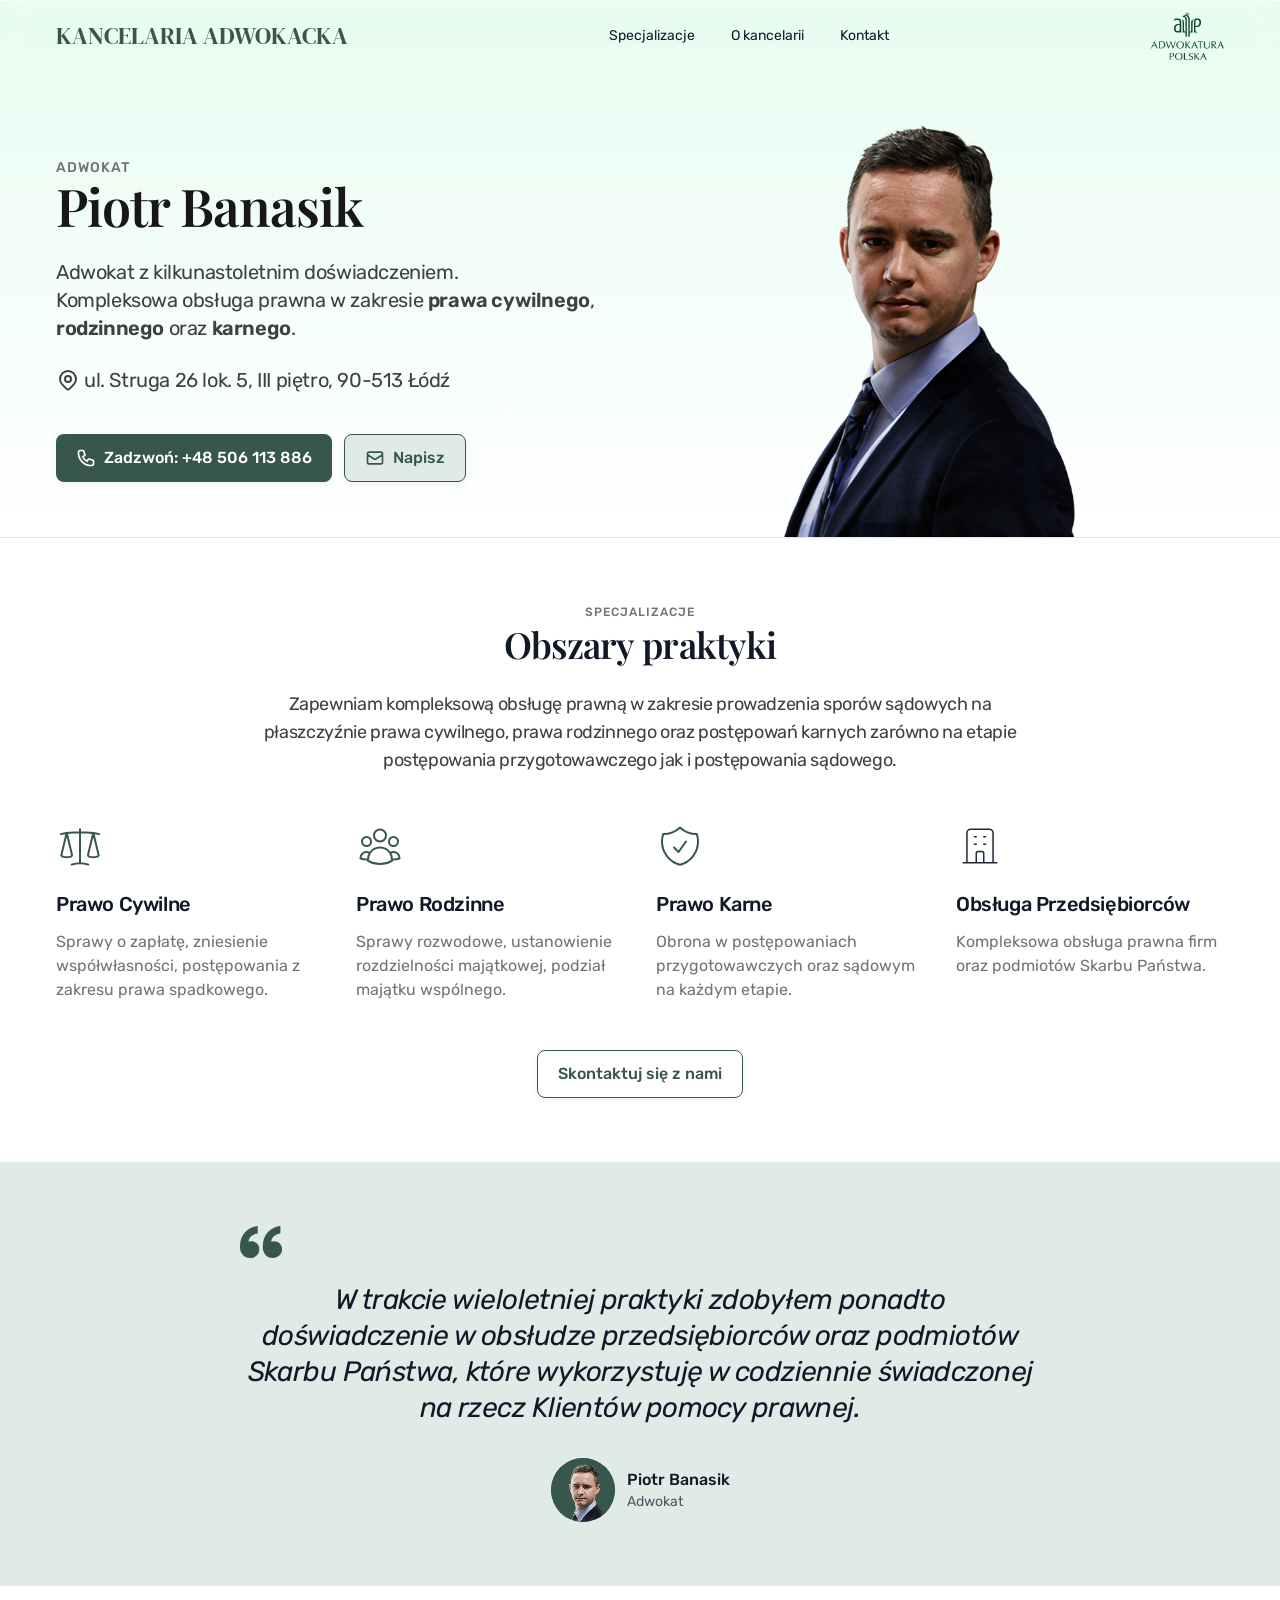
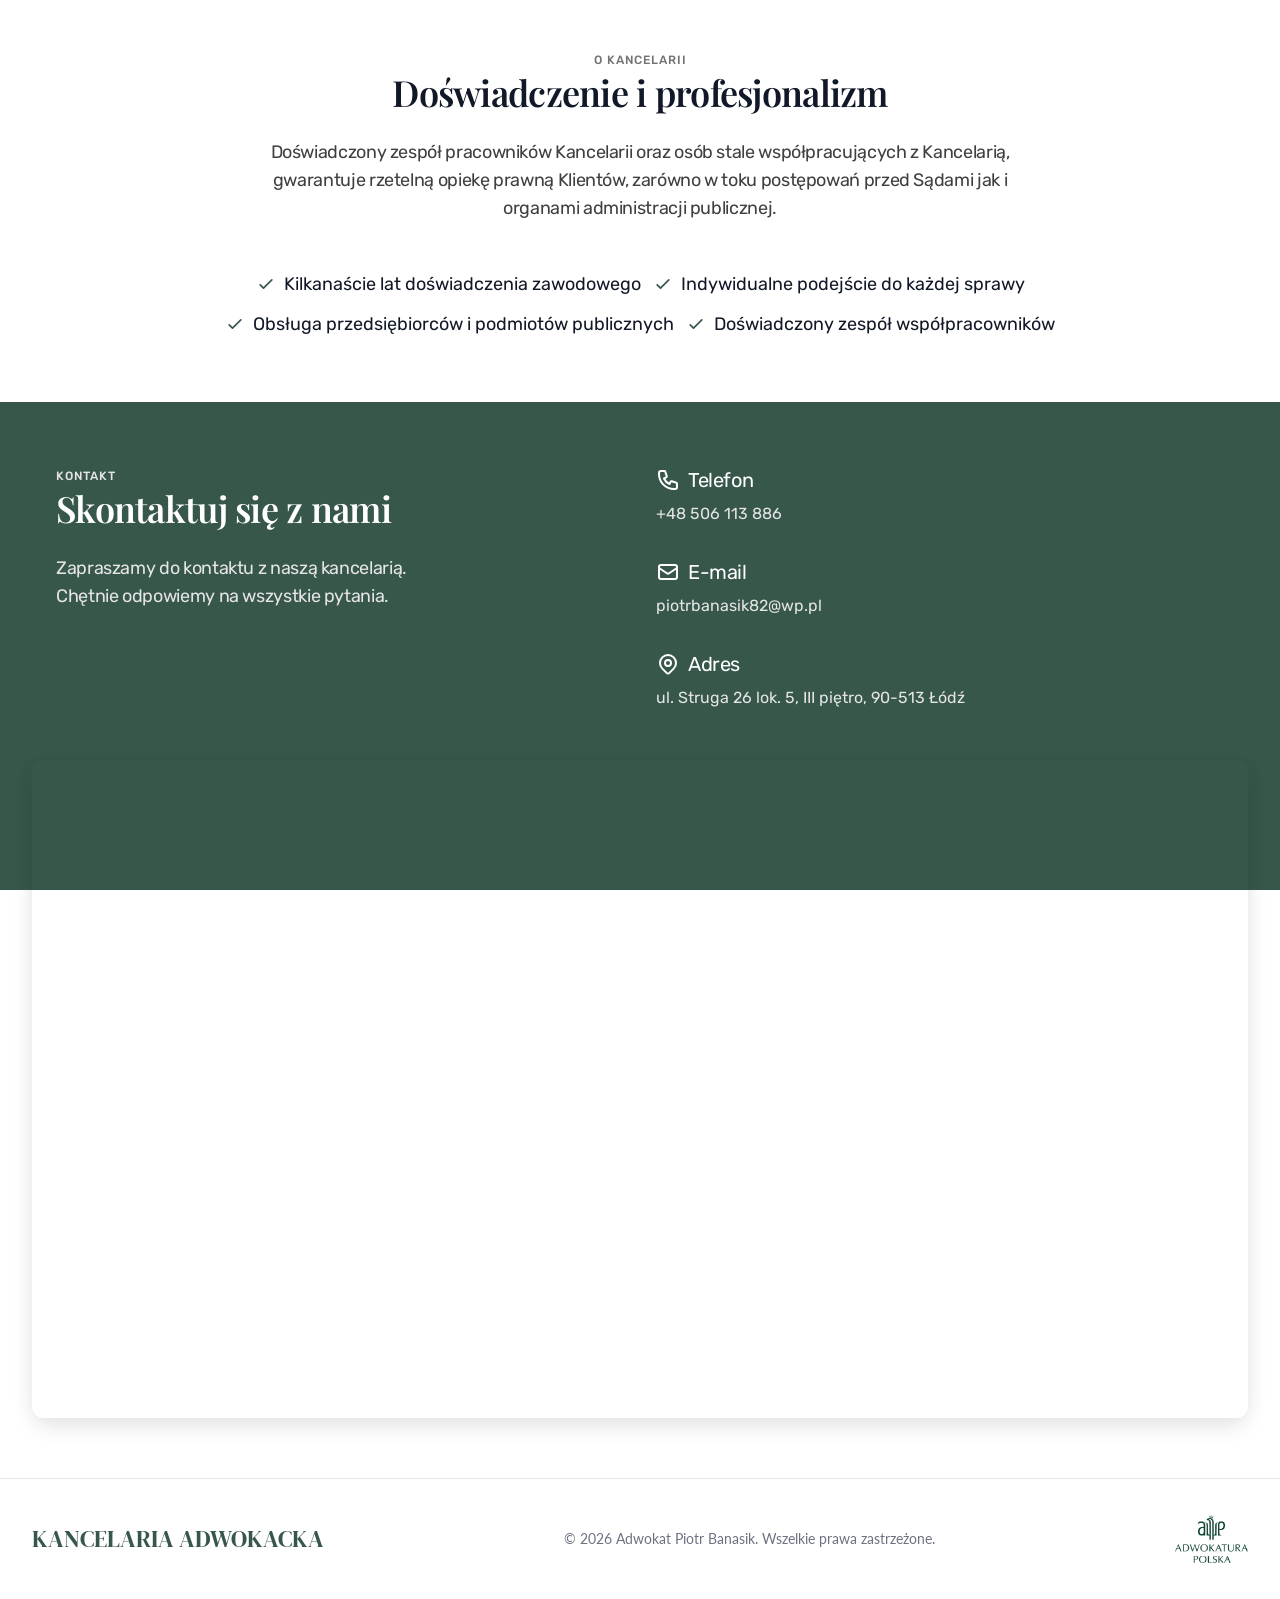
==== commit 90faae19: "Desktop update 2" ====
--- a/index.html
+++ b/index.html
@@ -10,6 +10,7 @@
   <link rel="stylesheet" href="styles/style.css"/>
 </head>
 <body>
+
 
   <!-- Header (sticky) -->
   <header class="site-header">
--- a/styles/style.css
+++ b/styles/style.css
@@ -128,16 +128,18 @@
 
 /* ===== HERO ===== */
 .hero {
-  padding: 64px 0 0;
+  /* Pull up behind the sticky header so the gradient bleeds through the transparent header */
+  margin-top: calc(-1 * var(--header-height));
+  padding-top: var(--header-height);
   border-bottom: 1px solid var(--border);
-  overflow: hidden;
-  background: linear-gradient(150deg, #d8e8df 0%, #eaf2ec 45%, #f5f9f6 100%);
+  /* overflow must NOT be hidden — it would break position:sticky on the header inside */
+  background: linear-gradient(180deg, #E7FCF1 0%, #FFFFFF 100%);
 }
 
 .hero-container {
   max-width: var(--container);
   margin: 0 auto;
-  padding: 0 24px;
+  padding: 30px 24px 0;
   display: flex;
   gap: 32px;
   align-items: center;
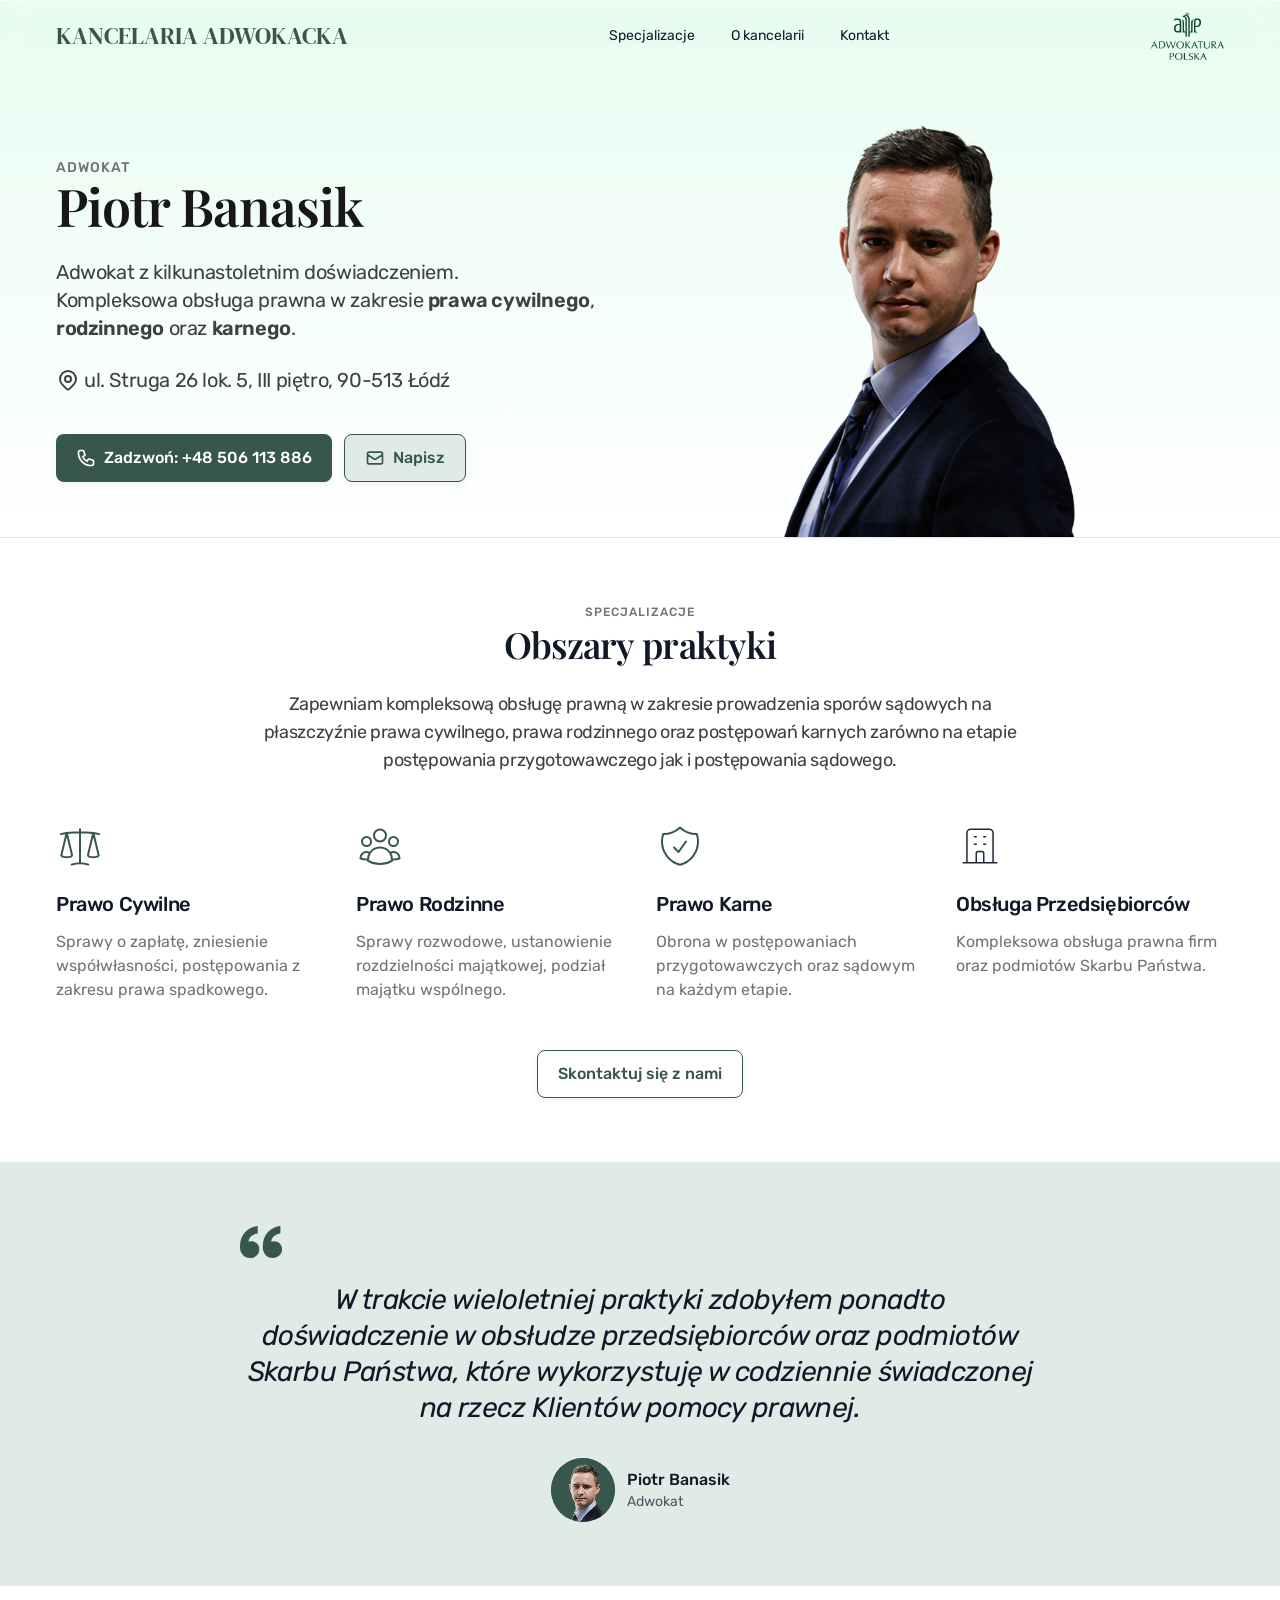
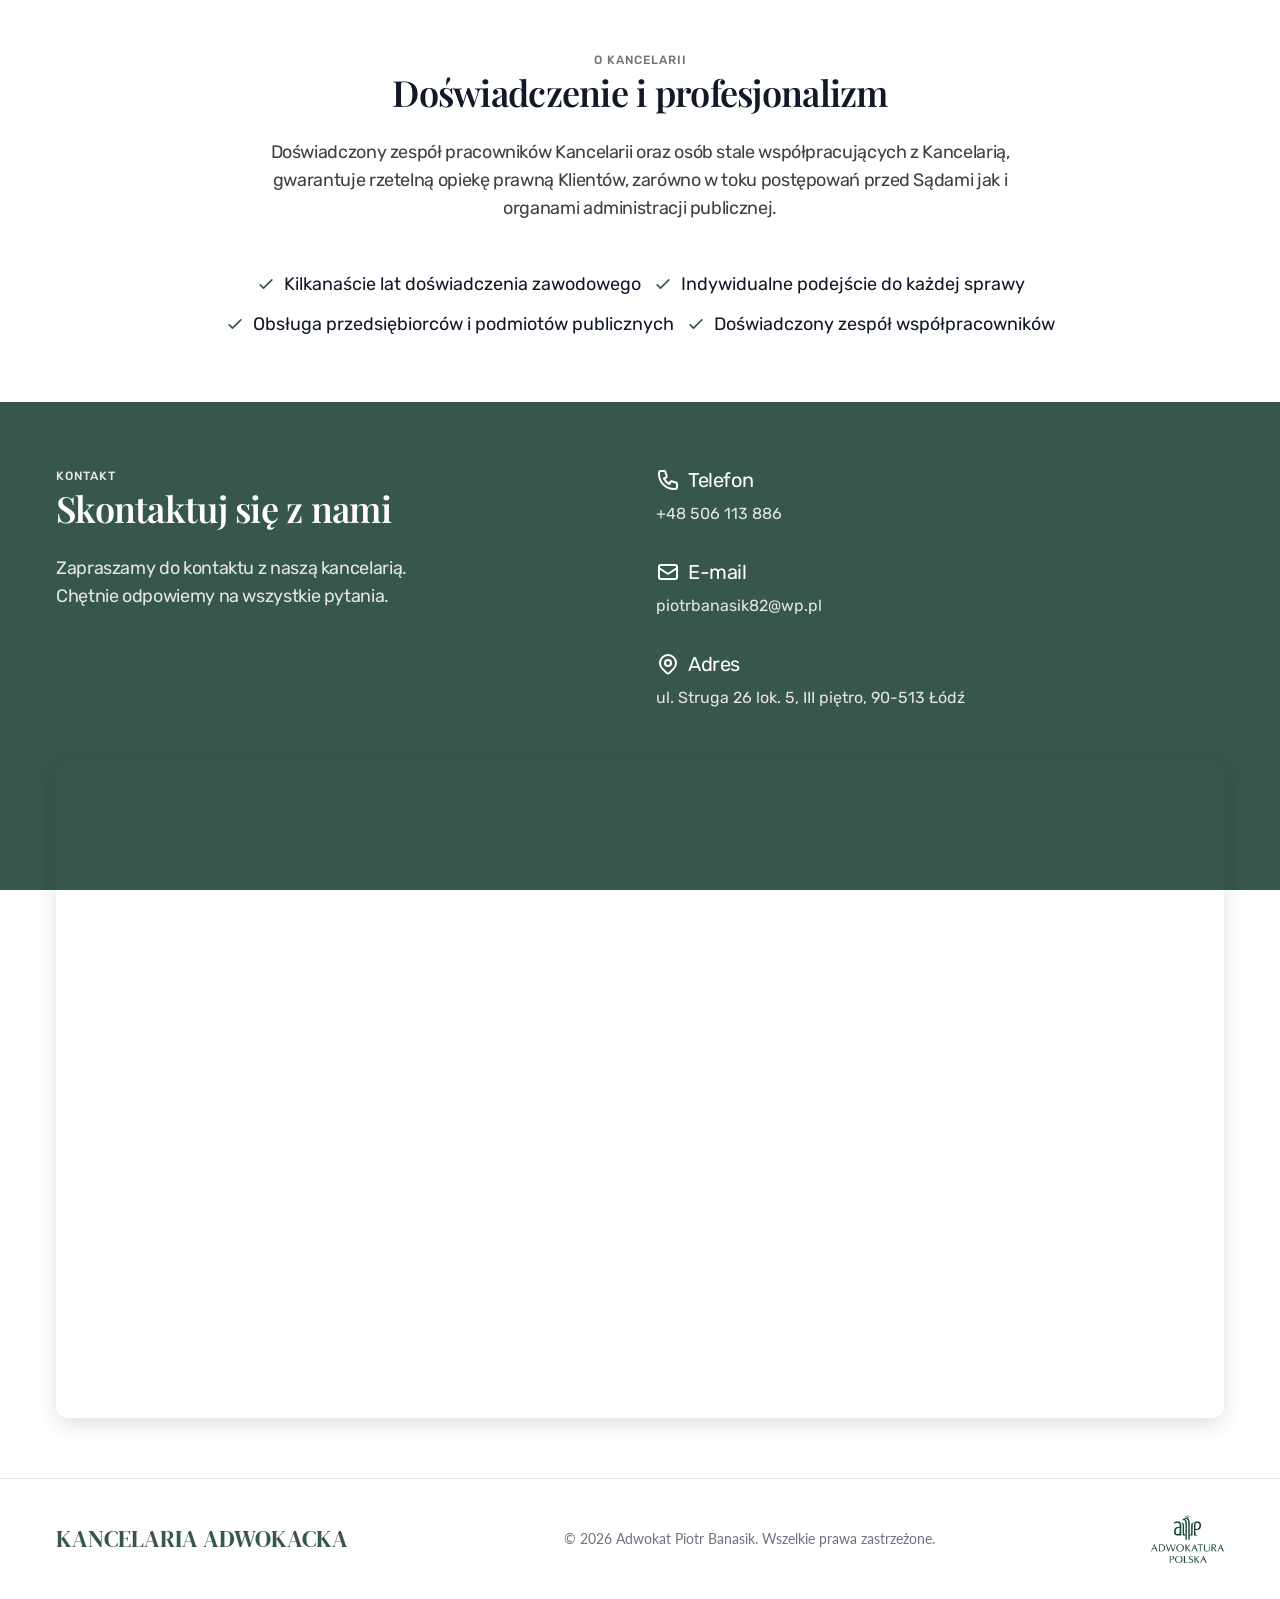
==== commit 8947568c: "Mobile view 1" ====
--- a/index.html
+++ b/index.html
@@ -24,7 +24,17 @@
       <div class="header-logo-img">
         <img src="images/adwokatura_symbol.png" alt="Adwokatura Polska"/>
       </div>
-    </div>
+      <button class="header-menu-btn" aria-label="Otwórz menu" aria-expanded="false" aria-controls="mobile-nav">
+        <svg xmlns="http://www.w3.org/2000/svg" width="20" height="20" fill="none" viewBox="0 0 24 24" stroke="currentColor">
+          <path stroke-linecap="round" stroke-linejoin="round" stroke-width="2" d="M4 6h16M4 12h16M4 18h16"/>
+        </svg>
+      </button>
+    </div>
+    <nav class="mobile-nav" id="mobile-nav" aria-hidden="true">
+      <a href="#specjalizacje">Specjalizacje</a>
+      <a href="#o-kancelarii">O kancelarii</a>
+      <a href="#kontakt">Kontakt</a>
+    </nav>
   </header>
 
   <!-- Hero -->
--- a/styles/style.css
+++ b/styles/style.css
@@ -664,9 +664,10 @@
   max-width: var(--container);
   margin: 0 auto;
   height: 658px;
-  border-radius: 12px;
+  /* border-radius: 12px;
   overflow: hidden;
-  box-shadow: 0px 8px 24px -3px rgba(16, 24, 40, 0.10), 0px 8px 24px -3px rgba(16, 24, 40, 0.05);
+  box-shadow: 0px 8px 24px -3px rgba(16, 24, 40, 0.10), 0px 8px 24px -3px rgba(16, 24, 40, 0.05); */
+  padding: 0 24px;
 }
 
 .map-wrapper iframe {
@@ -674,6 +675,10 @@
   width: 100%;
   height: 100%;
   border: 0;
+
+  border-radius: 12px;
+  overflow: hidden;
+  box-shadow: 0px 8px 24px -3px rgba(16, 24, 40, 0.10), 0px 8px 24px -3px rgba(16, 24, 40, 0.05);
 }
 
 /* ===== FOOTER ===== */
@@ -692,6 +697,7 @@
   align-items: center;
   justify-content: space-between;
   gap: 24px;
+  padding: 0 24px;
 }
 
 .footer-logo {
@@ -721,6 +727,57 @@
   object-fit: contain;
 }
 
+/* ===== HAMBURGER BUTTON (hidden on desktop) ===== */
+.header-menu-btn {
+  display: none;
+  align-items: center;
+  justify-content: center;
+  padding: 8px;
+  border: 1px solid var(--primary);
+  border-radius: 6px;
+  background: transparent;
+  color: var(--primary);
+  cursor: pointer;
+  flex-shrink: 0;
+  transition: background-color 0.2s;
+}
+
+.header-menu-btn:hover {
+  background: var(--primary-light);
+}
+
+/* ===== MOBILE NAV (hidden by default) ===== */
+.mobile-nav {
+  display: none;
+  flex-direction: column;
+  background: var(--white);
+  border-top: 1px solid var(--border);
+  padding: 8px 16px 16px;
+}
+
+.mobile-nav.open {
+  display: flex;
+}
+
+.mobile-nav a {
+  font-family: var(--font-body);
+  font-size: 16px;
+  font-weight: 400;
+  color: var(--text-900);
+  text-decoration: none;
+  padding: 12px 0;
+  border-bottom: 1px solid var(--border);
+  transition: color 0.2s;
+}
+
+.mobile-nav a:last-child {
+  border-bottom: none;
+}
+
+.mobile-nav a:hover {
+  color: var(--primary);
+}
+
 /* ===== RESPONSIVE ===== */
 @media (max-width: 1100px) {
   .features-grid {
@@ -738,60 +795,161 @@
     --header-height: 64px;
   }
 
+  /* Container */
+  .container {
+    padding: 0 16px;
+  }
+
+  /* Header */
+  .header-container {
+    padding: 10px 16px;
+  }
+
   .header-logo {
-    font-size: 16px;
-  }
-
-  .header-nav a {
-    padding: 8px 10px;
-    font-size: 13px;
+    font-size: 20px;
+    white-space: normal;
+    line-height: 1.3;
+    width: 130px;
+  }
+
+  .header-nav {
+    display: none;
+  }
+
+  .header-menu-btn {
+    display: flex;
   }
 
   .header-logo-img img {
     height: 36px;
   }
 
+  /* Hero */
   .hero-container {
-    flex-direction: column-reverse;
-    gap: 24px;
+    flex-direction: column;
+    padding: 24px 16px 0;
+    gap: 32px;
+  }
+
+  .hero-text {
+    text-align: center;
+  }
+
+  .hero-description {
+    font-size: 20px;
+  }
+
+  .hero-location {
+    font-size: 16px;
+    text-align: left;
+    justify-content: flex-start;
   }
 
   .hero-image {
     width: 100%;
-    height: 280px;
-  }
-
-  .hero-name {
-    font-size: 36px;
-    line-height: 42px;
-  }
-
-  .hero-description {
-    font-size: 17px;
-  }
-
-  .hero-location {
-    font-size: 16px;
+    height: 251px;
+  }
+
+  .hero-actions {
+    flex-direction: column;
+    align-items: stretch;
+  }
+
+  .btn-primary,
+  .btn-secondary {
+    justify-content: center;
+  }
+
+  /* Features */
+  .features {
+    padding: 48px 0;
   }
 
   .features-grid {
-    grid-template-columns: repeat(2, 1fr);
-    gap: 24px;
-  }
-
-  .testimonial-text {
-    font-size: 20px;
-    line-height: 30px;
+    grid-template-columns: 1fr;
+    gap: 32px;
+  }
+
+  .feature-item {
+    align-items: center;
+  }
+
+  .feature-text {
+    text-align: center;
+  }
+
+  /* Testimonial */
+  .testimonial {
+    padding: 48px 0;
+  }
+
+  .testimonial-container {
+    padding: 0 16px;
+  }
+
+  /* About */
+  .about {
+    padding: 48px 0;
+  }
+
+  .about-features {
+    flex-direction: column;
+    align-items: flex-start;
+    gap: 12px;
+    justify-content: flex-start;
+  }
+
+  .about-feature {
+    min-width: unset;
+    width: 100%;
+  }
+
+  /* Contact */
+  .contact {
+    padding: 48px 0;
   }
 
   .contact-container {
     flex-direction: column;
-    gap: 40px;
-  }
-
+    gap: 32px;
+    padding: 0 16px;
+  }
+
+  .contact-left {
+    align-items: center;
+    text-align: center;
+    width: 100%;
+  }
+
+  .contact-heading-group {
+    align-items: center;
+  }
+
+  .contact-overline,
+  .contact-heading,
+  .contact-description {
+    text-align: center;
+  }
+
+  .contact-item-label {
+    gap: 4px;
+  }
+
+  /* Map */
+  .map-section {
+    margin-top: 0;
+    padding: 40px 16px 40px;
+  }
+
+  .map-wrapper {
+    height: 339px;
+    padding: 0;
+  }
+
+  /* Footer */
   .footer-container {
     flex-direction: column;
-    gap: 12px;
+    gap: 24px;
     text-align: center;
   }
 
@@ -800,43 +958,3 @@
     text-align: center;
   }
 }
-
-@media (max-width: 560px) {
-  .header-nav {
-    display: none;
-  }
-
-  .features-grid {
-    grid-template-columns: 1fr;
-  }
-
-  .hero-actions {
-    flex-direction: column;
-    align-items: stretch;
-  }
-
-  .btn-primary,
-  .btn-secondary {
-    justify-content: center;
-  }
-
-  .about-feature {
-    min-width: unset;
-    width: 100%;
-  }
-
-  .section-heading {
-    font-size: 28px;
-    line-height: 36px;
-  }
-
-  .contact-heading {
-    font-size: 28px;
-    line-height: 36px;
-  }
-
-  .testimonial-text {
-    font-size: 18px;
-    line-height: 27px;
-  }
-}
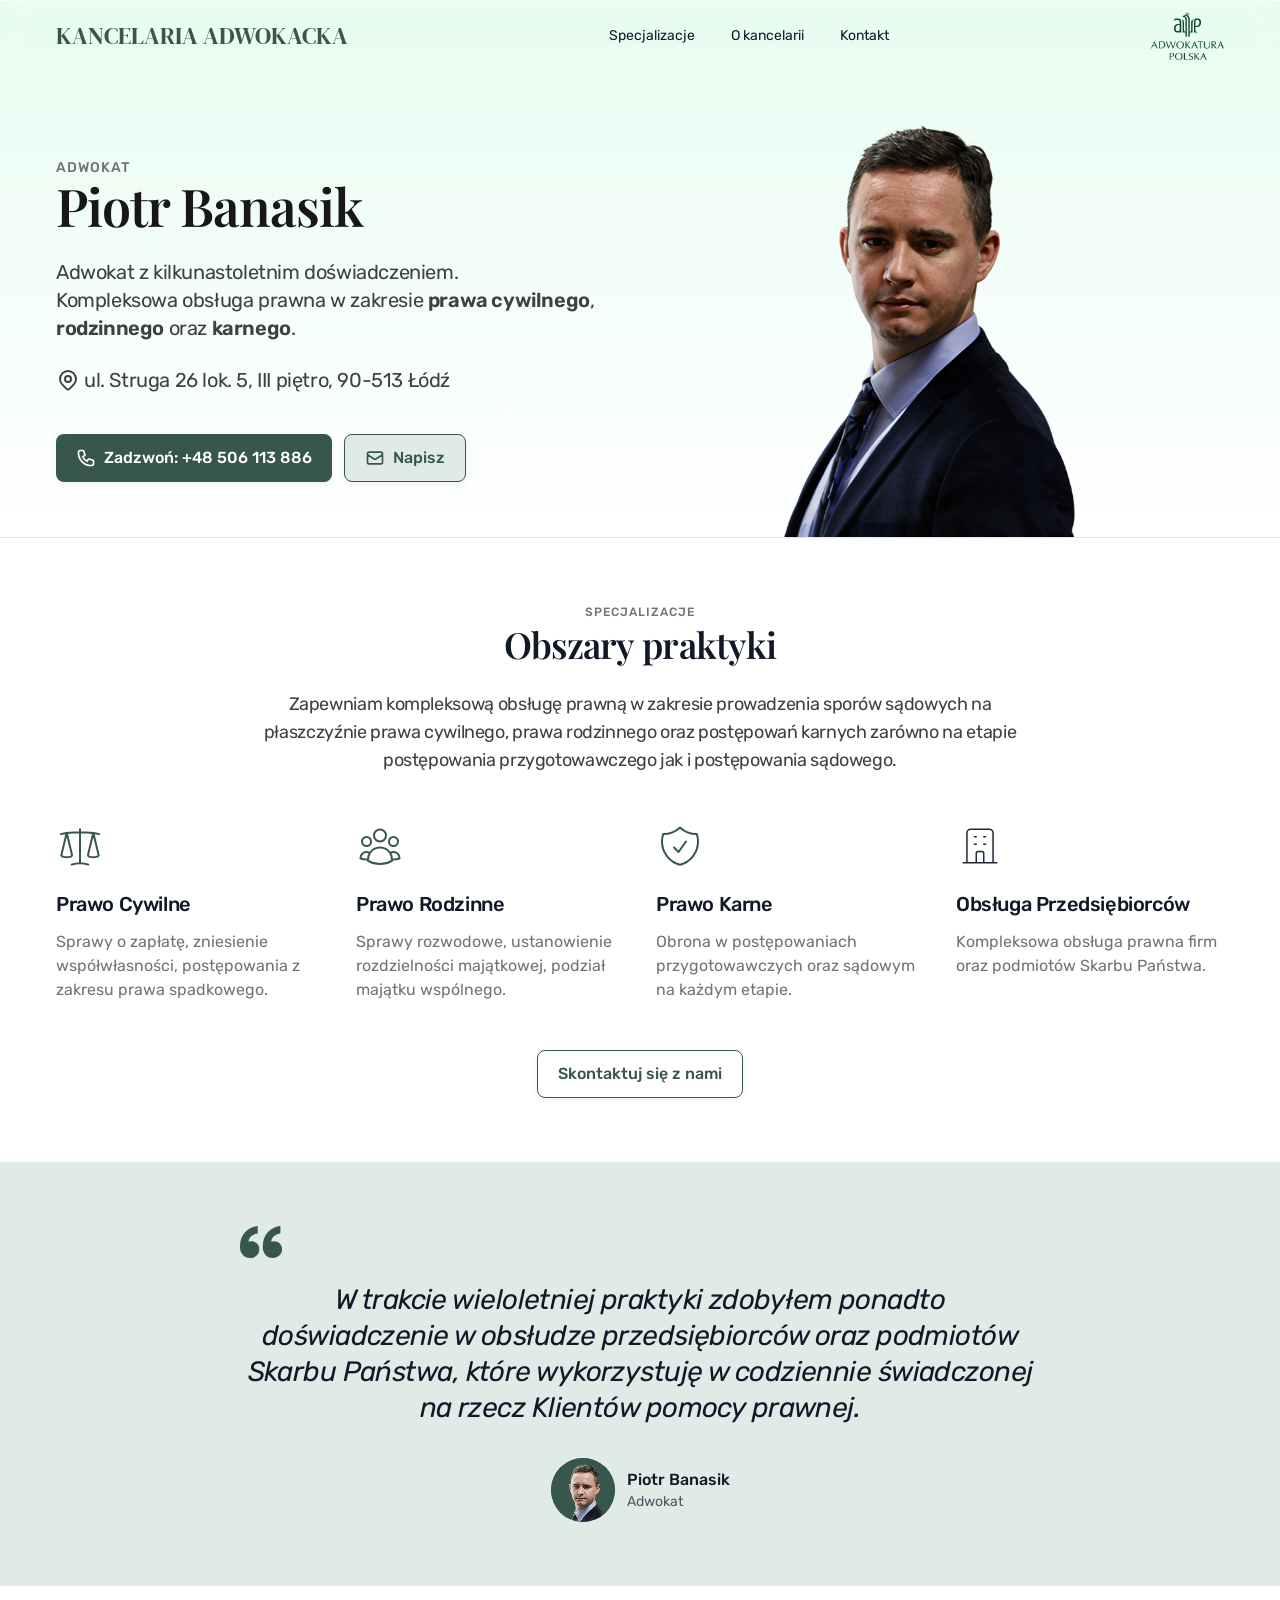
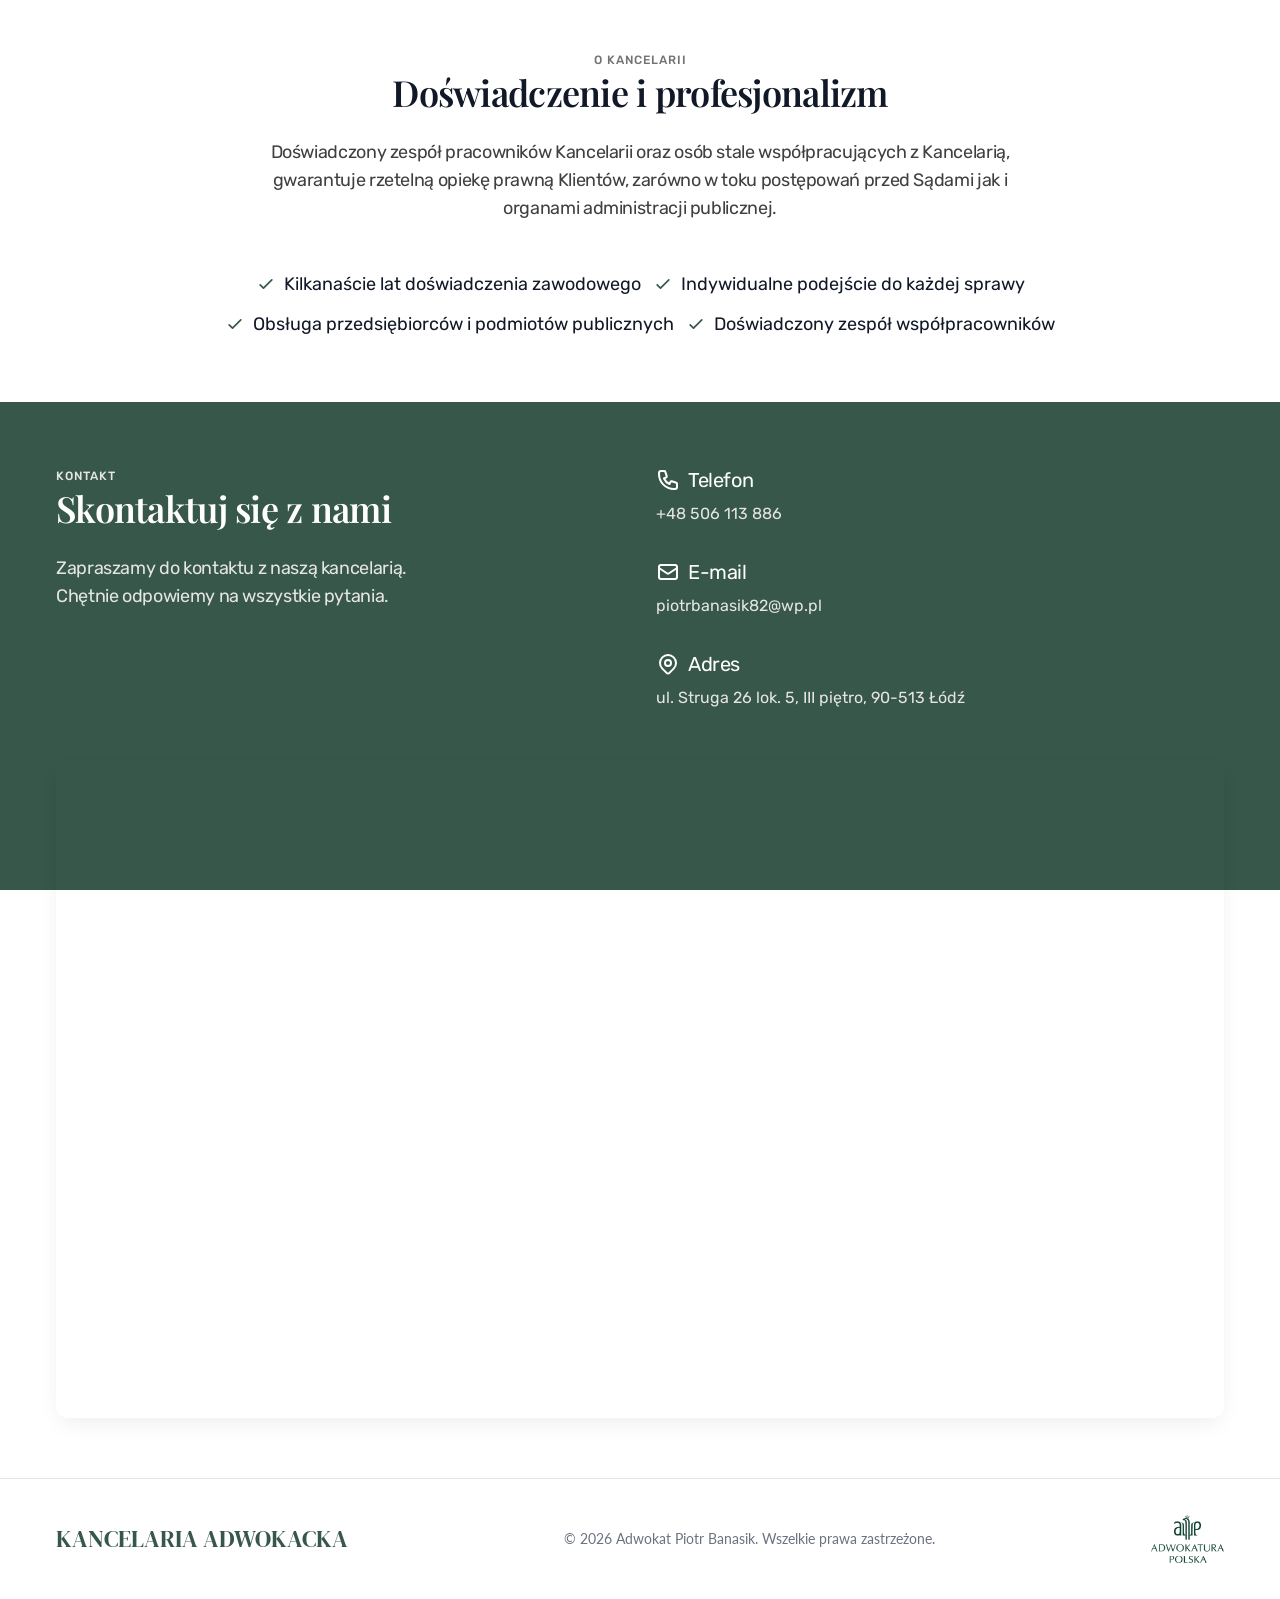
==== commit a444c944: "Mobile view 2" ====
--- a/index.html
+++ b/index.html
@@ -30,12 +30,40 @@
         </svg>
       </button>
     </div>
-    <nav class="mobile-nav" id="mobile-nav" aria-hidden="true">
+  </header>
+
+  <nav class="mobile-nav" id="mobile-nav" aria-hidden="true">
+    <div class="mobile-nav-header">
+      <div class="mobile-nav-logo">KANCELARIA<br/>ADWOKACKA</div>
+      <div class="mobile-nav-logo-img">
+        <img src="images/adwokatura_symbol.png" alt="Adwokatura Polska"/>
+      </div>
+      <button class="header-menu-btn mobile-nav-close-btn" aria-label="Zamknij menu">
+        <svg xmlns="http://www.w3.org/2000/svg" width="20" height="20" fill="none" viewBox="0 0 24 24" stroke="currentColor">
+          <path stroke-linecap="round" stroke-linejoin="round" stroke-width="2" d="M6 18L18 6M6 6l12 12"/>
+        </svg>
+      </button>
+    </div>
+    <div class="mobile-nav-links">
       <a href="#specjalizacje">Specjalizacje</a>
       <a href="#o-kancelarii">O kancelarii</a>
       <a href="#kontakt">Kontakt</a>
-    </nav>
-  </header>
+    </div>
+    <div class="mobile-nav-actions">
+      <a href="tel:+48506113886" class="btn-primary">
+        <svg xmlns="http://www.w3.org/2000/svg" fill="none" viewBox="0 0 24 24" stroke="currentColor">
+          <path stroke-linecap="round" stroke-linejoin="round" stroke-width="2" d="M3 5a2 2 0 012-2h3.28a1 1 0 01.948.684l1.498 4.493a1 1 0 01-.502 1.21l-2.257 1.13a11.042 11.042 0 005.516 5.516l1.13-2.257a1 1 0 011.21-.502l4.493 1.498a1 1 0 01.684.949V19a2 2 0 01-2 2h-1C9.716 21 3 14.284 3 6V5z"/>
+        </svg>
+        Zadzwoń: +48 506 113 886
+      </a>
+      <a href="mailto:piotrbanasik82@wp.pl" class="btn-secondary">
+        <svg xmlns="http://www.w3.org/2000/svg" fill="none" viewBox="0 0 24 24" stroke="currentColor">
+          <path stroke-linecap="round" stroke-linejoin="round" stroke-width="2" d="M3 8l7.89 5.26a2 2 0 002.22 0L21 8M5 19h14a2 2 0 002-2V7a2 2 0 00-2-2H5a2 2 0 00-2 2v10a2 2 0 002 2z"/>
+        </svg>
+        Napisz
+      </a>
+    </div>
+  </nav>
 
   <!-- Hero -->
   <section class="hero">
--- a/styles/style.css
+++ b/styles/style.css
@@ -746,36 +746,83 @@
   background: var(--primary-light);
 }
 
-/* ===== MOBILE NAV (hidden by default) ===== */
+/* ===== MOBILE NAV (full-screen overlay, hidden by default) ===== */
 .mobile-nav {
   display: none;
-  flex-direction: column;
+  position: fixed;
+  top: 0;
+  left: 0;
+  right: 0;
+  bottom: 0;
+  z-index: 200;
   background: var(--white);
-  border-top: 1px solid var(--border);
-  padding: 8px 16px 16px;
+  flex-direction: column;
 }
 
 .mobile-nav.open {
   display: flex;
 }
 
-.mobile-nav a {
-  font-family: var(--font-body);
-  font-size: 16px;
+.mobile-nav-header {
+  display: flex;
+  align-items: center;
+  justify-content: space-between;
+  padding: 10px 16px;
+  flex-shrink: 0;
+}
+
+.mobile-nav-logo {
+  font-family: var(--font-display);
+  font-size: 20px;
+  color: var(--primary);
+  line-height: 1.2;
+
+  /* TODO */
+  width: 119px;
+}
+
+.mobile-nav-logo-img img {
+  height: 48px;
+  width: auto;
+  object-fit: contain;
+}
+
+.mobile-nav-links {
+  flex: 1;
+  display: flex;
+  flex-direction: column;
+  gap: 4px;
+  padding: 80px 16px 24px;
+  overflow-y: auto;
+}
+
+.mobile-nav-links a {
+  font-family: var(--font-body);
+  font-size: 18px;
   font-weight: 400;
   color: var(--text-900);
   text-decoration: none;
-  padding: 12px 0;
-  border-bottom: 1px solid var(--border);
-  transition: color 0.2s;
-}
-
-.mobile-nav a:last-child {
-  border-bottom: none;
-}
-
-.mobile-nav a:hover {
-  color: var(--primary);
+  padding: 14px 20px;
+  border-radius: 8px;
+  transition: background-color 0.2s;
+}
+
+.mobile-nav-links a:hover {
+  background-color: rgba(55, 87, 74, 0.08);
+}
+
+.mobile-nav-actions {
+  display: flex;
+  flex-direction: column;
+  gap: 12px;
+  padding: 16px;
+  flex-shrink: 0;
+}
+
+.mobile-nav-actions .btn-primary,
+.mobile-nav-actions .btn-secondary {
+  justify-content: center;
+  width: 100%;
 }
 
 /* ===== RESPONSIVE ===== */
@@ -808,8 +855,16 @@
   .header-logo {
     font-size: 20px;
     white-space: normal;
-    line-height: 1.3;
-    width: 130px;
+    line-height: 1.2;
+
+    /* TODO */
+    width: 119px;
+
+    /* font-family: var(--font-display);
+    font-size: 20px;
+    color: var(--primary);
+    line-height: 1.2; */
+
   }
 
   .header-nav {
@@ -821,7 +876,7 @@
   }
 
   .header-logo-img img {
-    height: 36px;
+    height: 48px;
   }
 
   /* Hero */
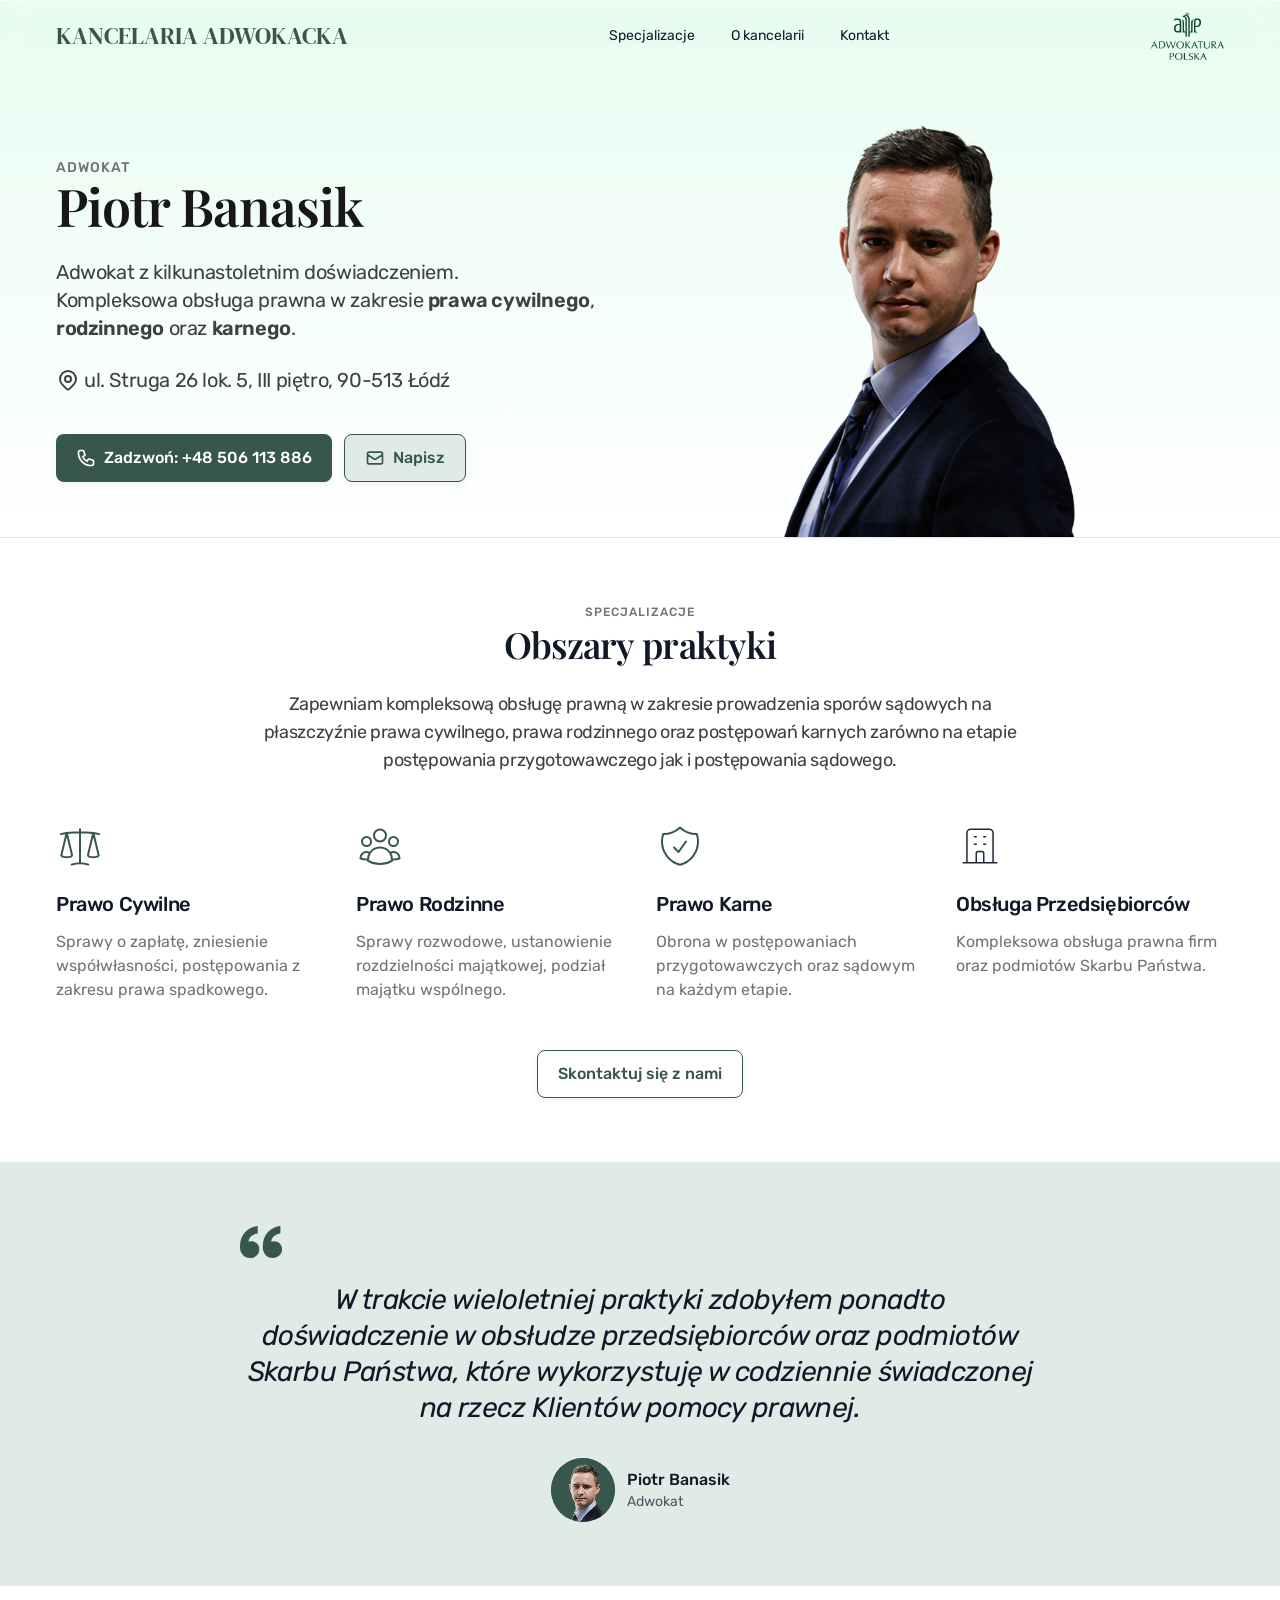
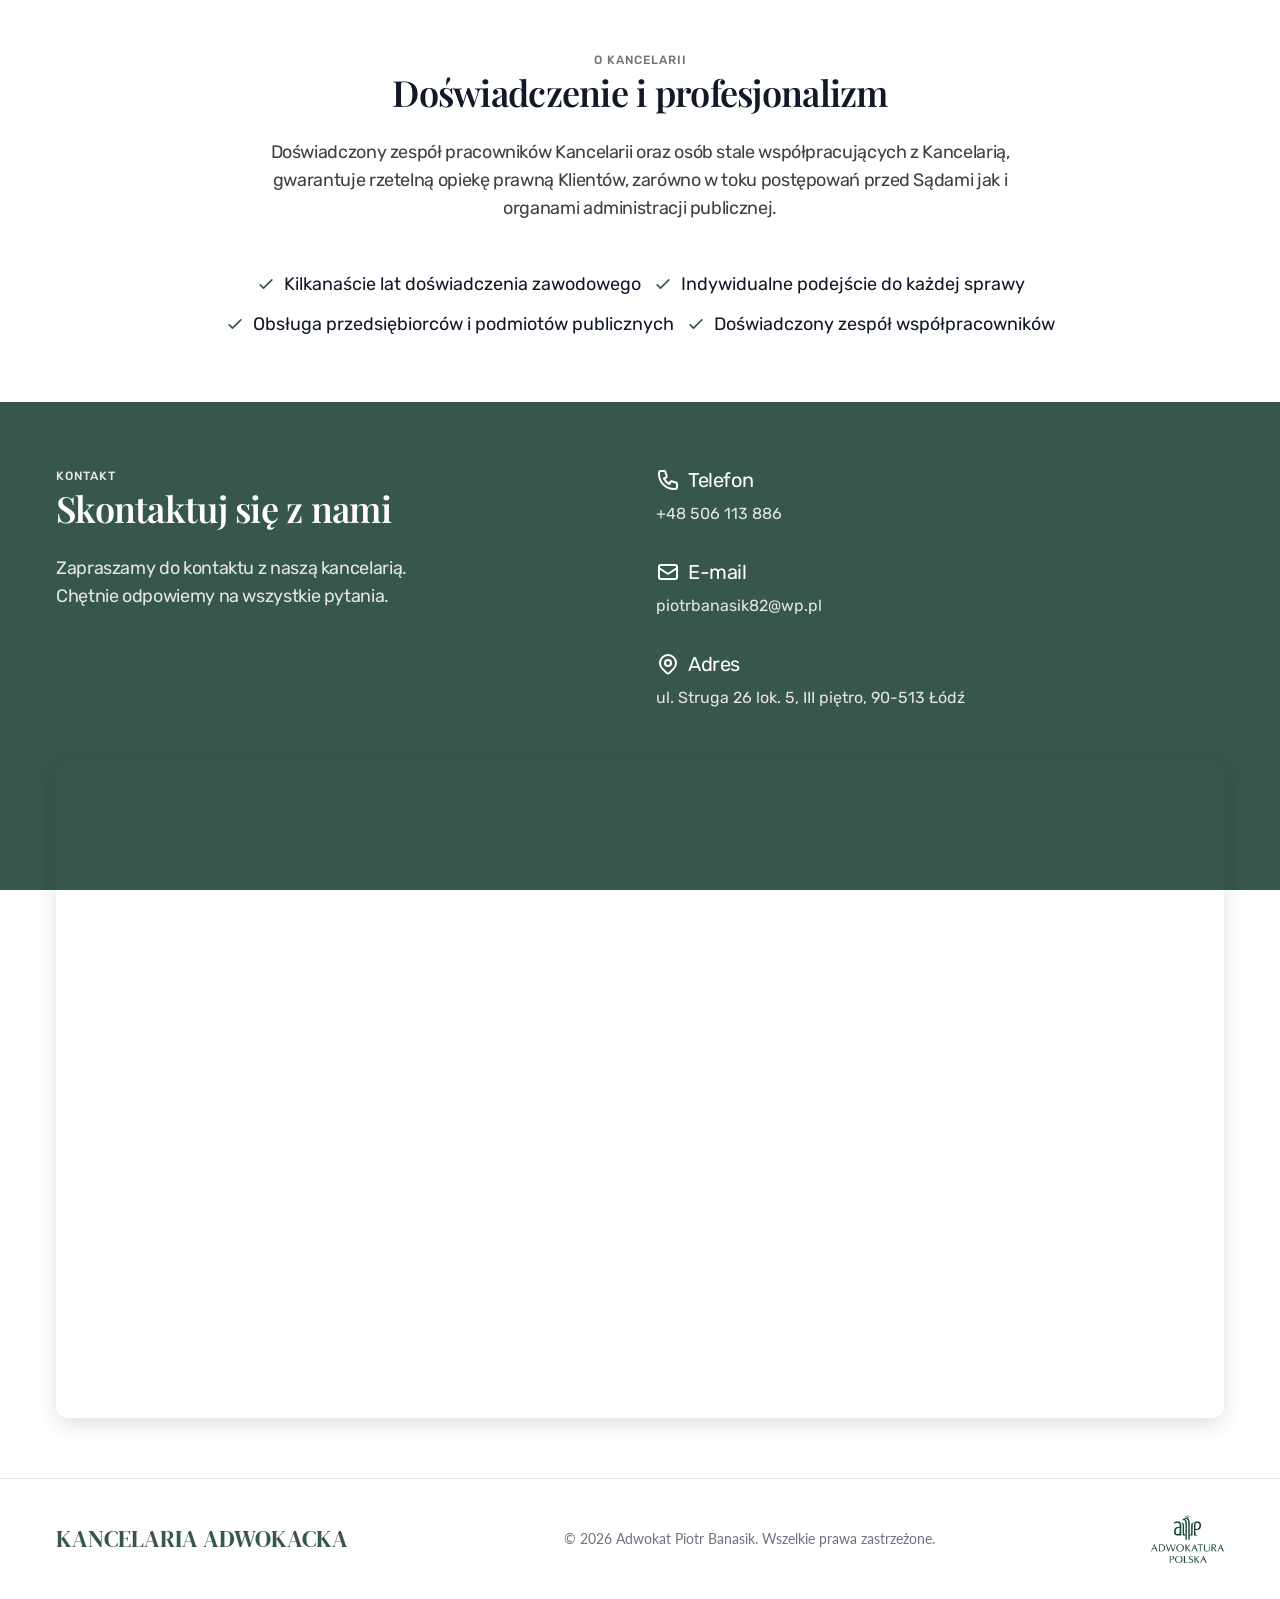
==== commit 1700a212: "Favicon deployed" ====
--- a/index.html
+++ b/index.html
@@ -7,6 +7,7 @@
   <link rel="preconnect" href="https://fonts.googleapis.com"/>
   <link rel="preconnect" href="https://fonts.gstatic.com" crossorigin/>
   <link href="https://fonts.googleapis.com/css2?family=DM+Serif+Display&family=Playfair+Display:wght@600&family=Rubik:ital,wght@0,400;0,500;0,600;1,400&family=Lato:wght@400&display=swap" rel="stylesheet"/>
+  <link rel="icon" type="image/svg+xml" href="images/favicon.svg"/>
   <link rel="stylesheet" href="styles/style.css"/>
 </head>
 <body>
--- a/styles/style.css
+++ b/styles/style.css
@@ -20,6 +20,8 @@
   --shadow-sm: 0px 2px 6px 0px rgba(16, 24, 40, 0.06);
   --shadow-lg: 0px 8px 24px -3px rgba(16, 24, 40, 0.10), 0px 8px 24px -3px rgba(16, 24, 40, 0.05);
   --container: 1216px;
+  /* TODO: */
+  /* --container: 1264px; */
   --header-height: 72px;
 }
 
@@ -664,6 +666,7 @@
   max-width: var(--container);
   margin: 0 auto;
   height: 658px;
+  /* TODO */
   /* border-radius: 12px;
   overflow: hidden;
   box-shadow: 0px 8px 24px -3px rgba(16, 24, 40, 0.10), 0px 8px 24px -3px rgba(16, 24, 40, 0.05); */
@@ -676,6 +679,7 @@
   height: 100%;
   border: 0;
 
+  /* TODO */
   border-radius: 12px;
   overflow: hidden;
   box-shadow: 0px 8px 24px -3px rgba(16, 24, 40, 0.10), 0px 8px 24px -3px rgba(16, 24, 40, 0.05);
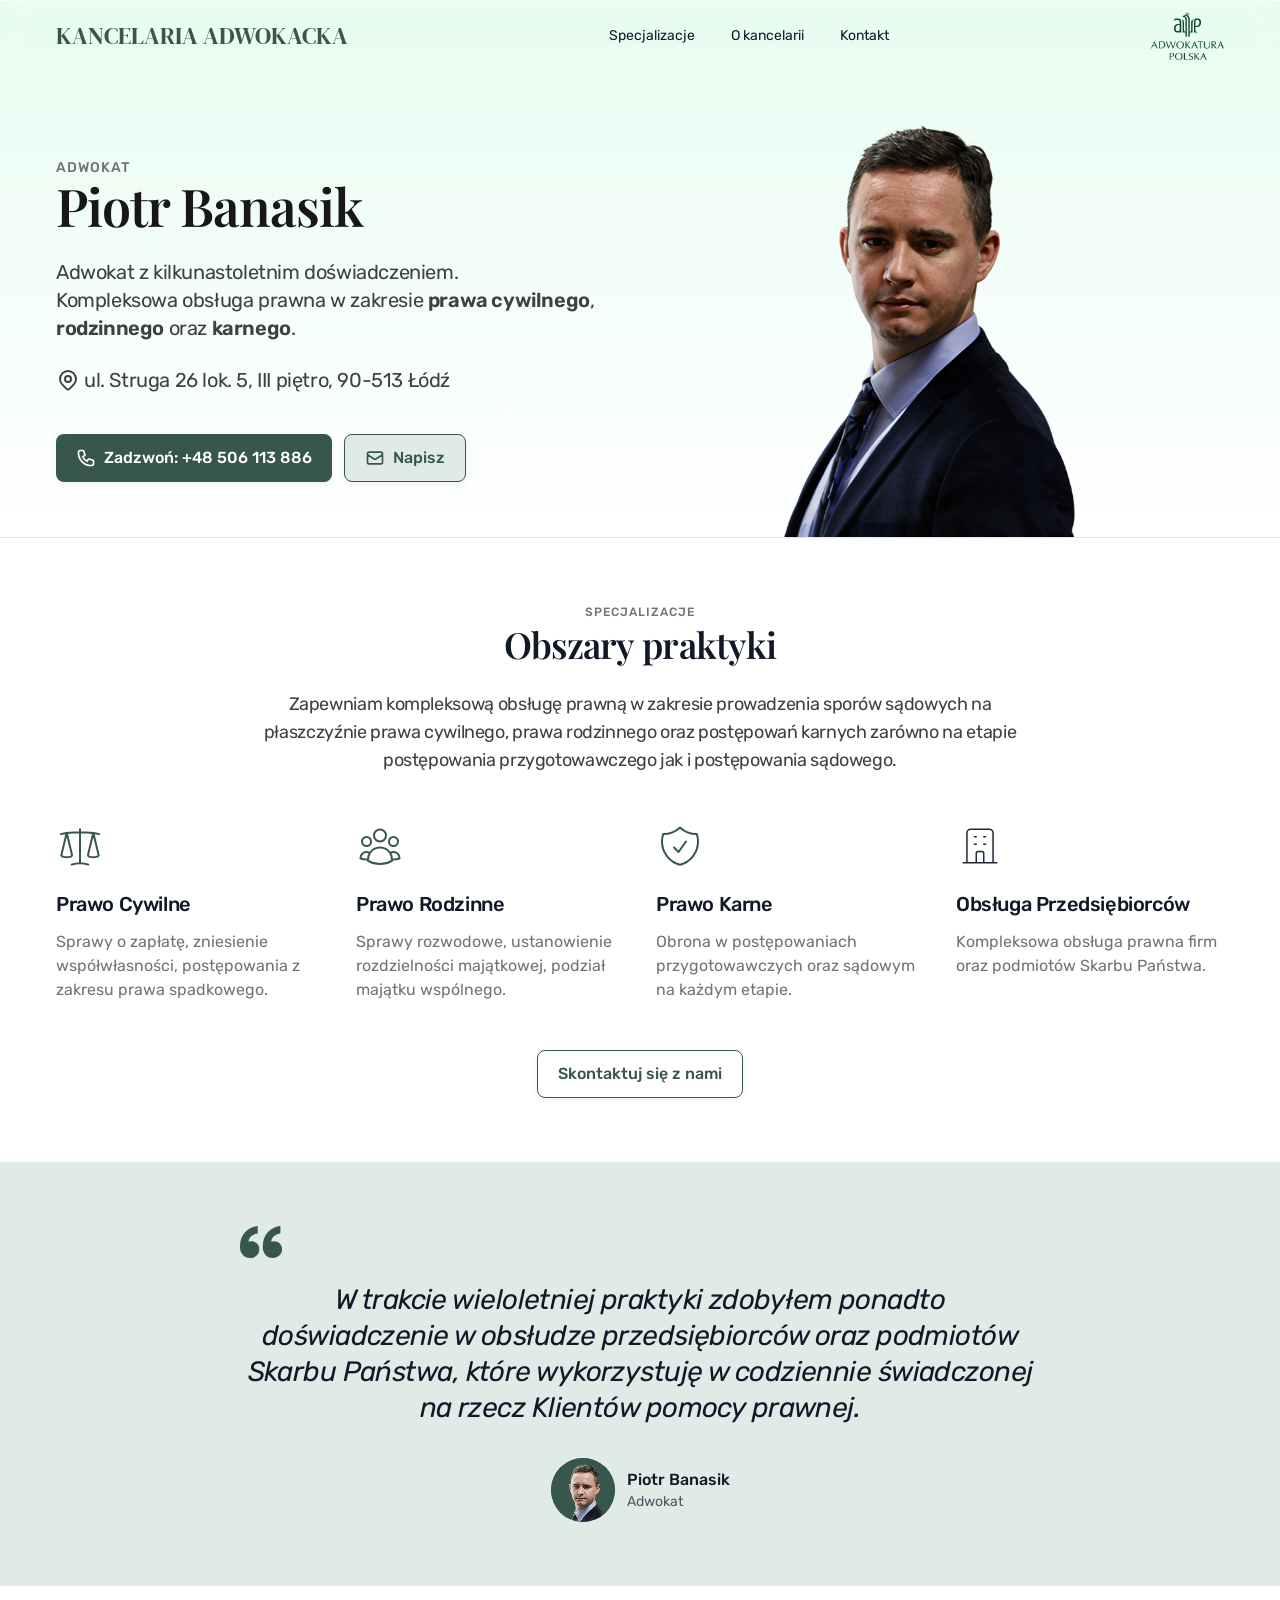
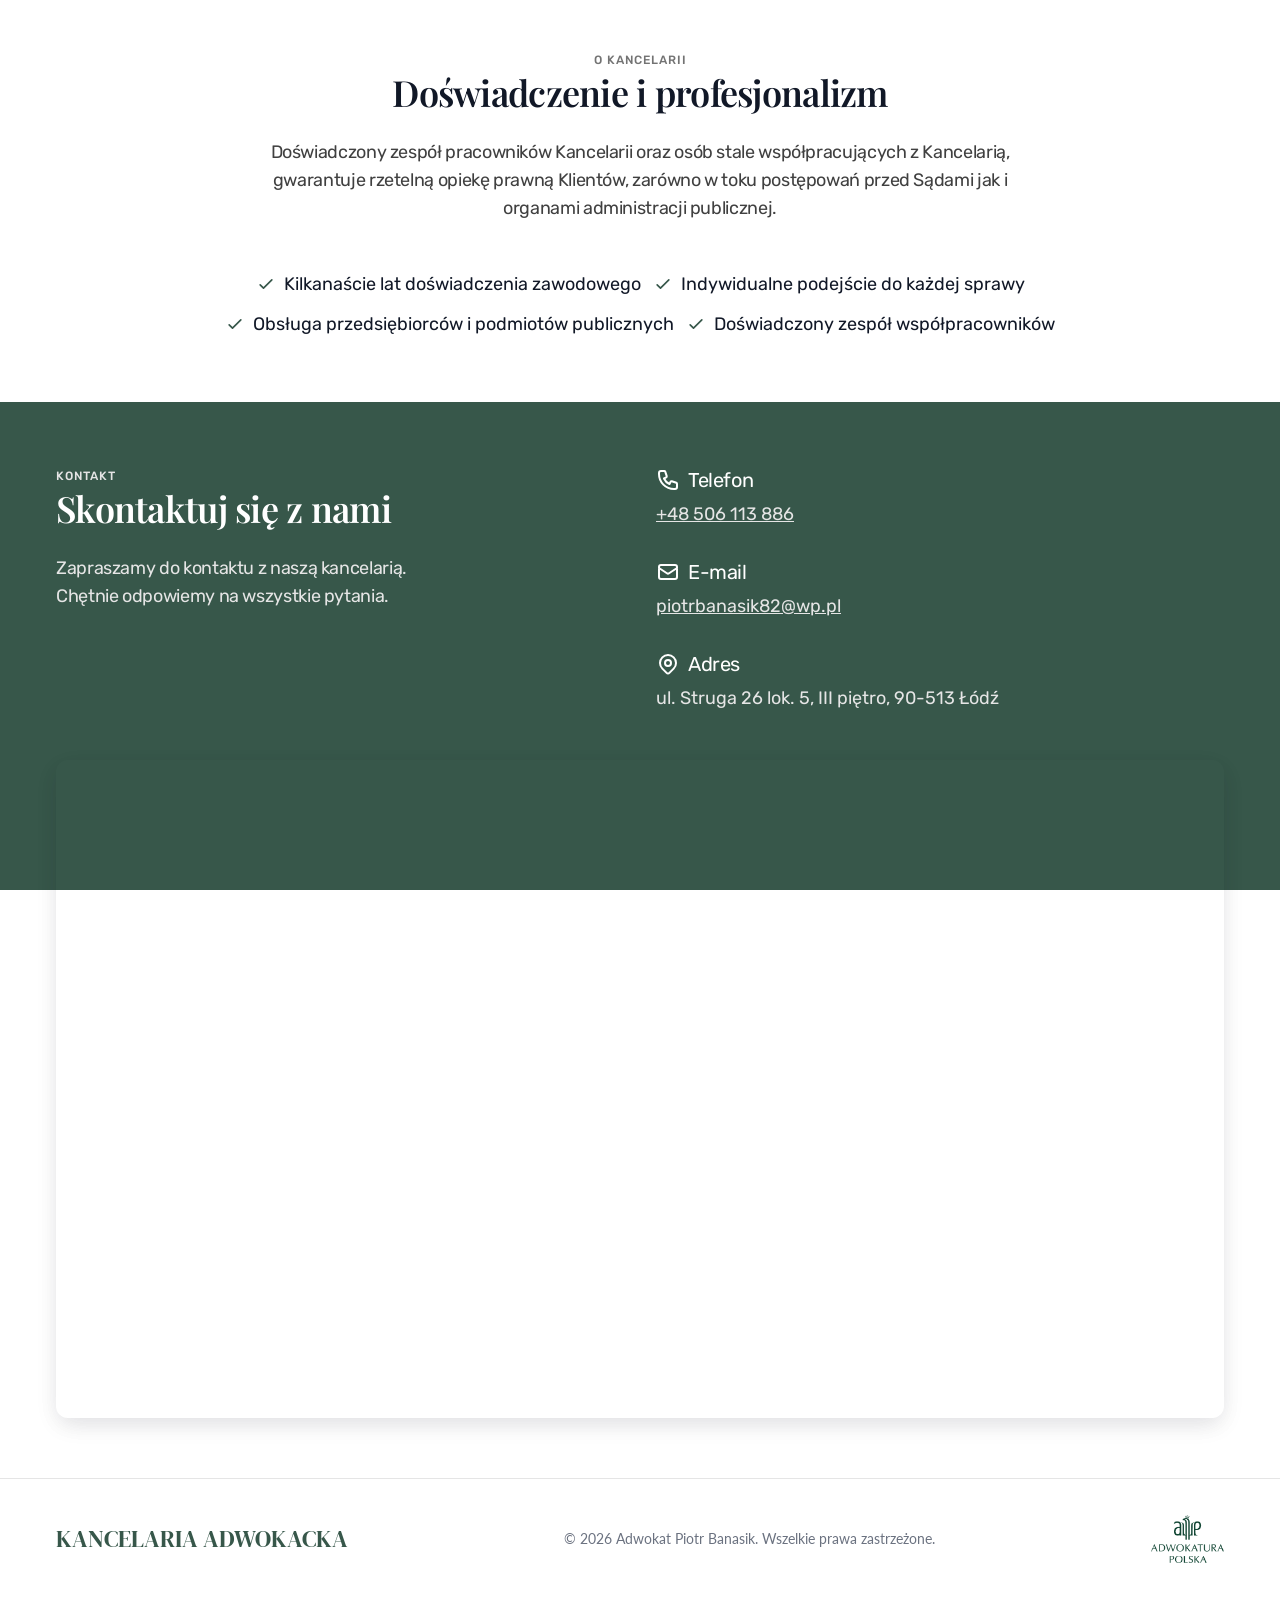
==== commit 0ed80e41: "Fixes" ====
--- a/index.html
+++ b/index.html
@@ -266,7 +266,7 @@
             </svg>
             <span>Adres</span>
           </div>
-          <p class="contact-item-value">ul. Struga 26 lok. 5, III piętro, 90-513 Łódź</p>
+          <p class="contact-item-value-address">ul. Struga 26 lok. 5, III piętro, 90-513 Łódź</p>
         </div>
       </div>
     </div>
--- a/styles/style.css
+++ b/styles/style.css
@@ -642,15 +642,24 @@
 .contact-item-value {
   font-family: var(--font-body);
   font-weight: 400;
-  font-size: 16px;
+  font-size: 18px;
+  color: var(--text-gray-200);
+  line-height: 24px;
+  text-decoration: underline;
+}
+
+a.contact-item-value:hover {
+  color: var(--white);
+  text-decoration: none;
+}
+
+.contact-item-value-address {
+  font-family: var(--font-body);
+  font-weight: 400;
+  font-size: 18px;
   color: var(--text-gray-200);
   line-height: 24px;
   text-decoration: none;
-}
-
-a.contact-item-value:hover {
-  color: var(--white);
-  text-decoration: underline;
 }
 
 /* ===== MAP ===== */
@@ -1016,4 +1025,8 @@
     white-space: normal;
     text-align: center;
   }
-}
+
+  .contact-item-value {
+    text-decoration: underline;
+  }
+}
